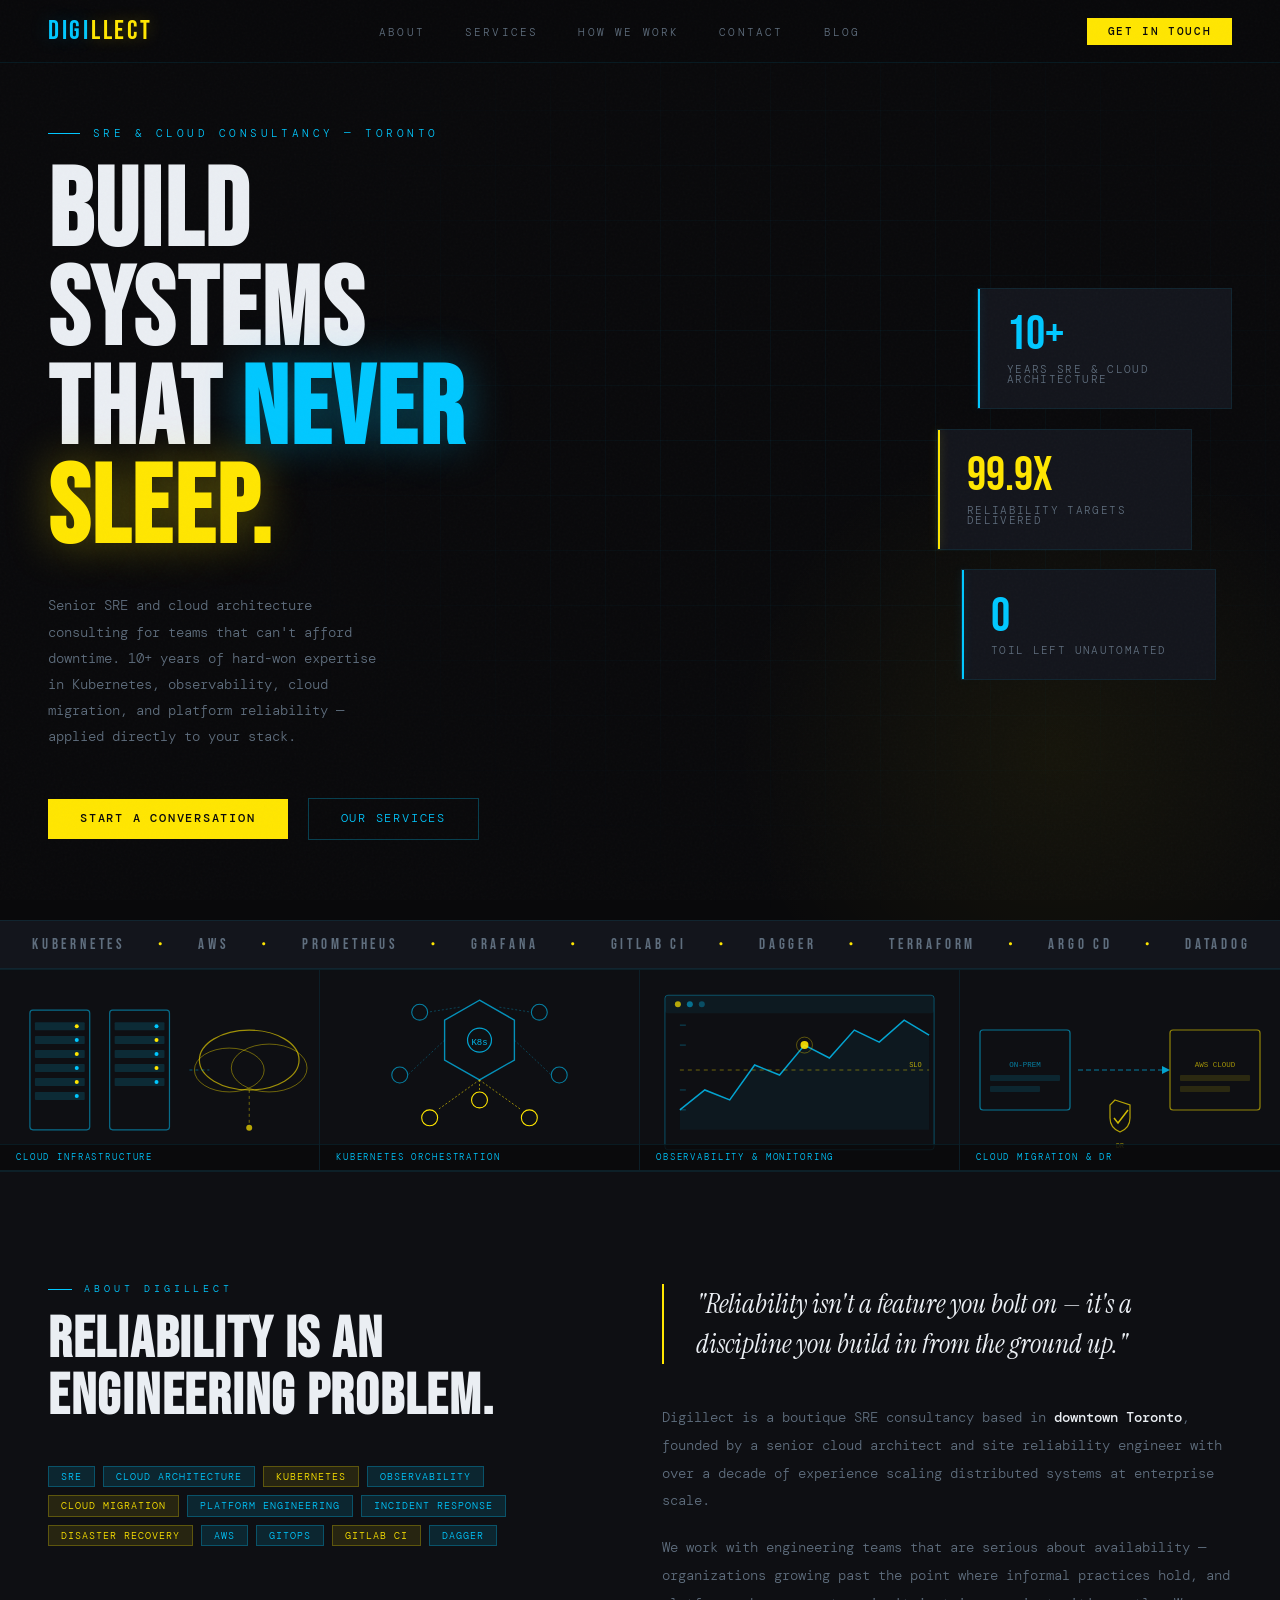
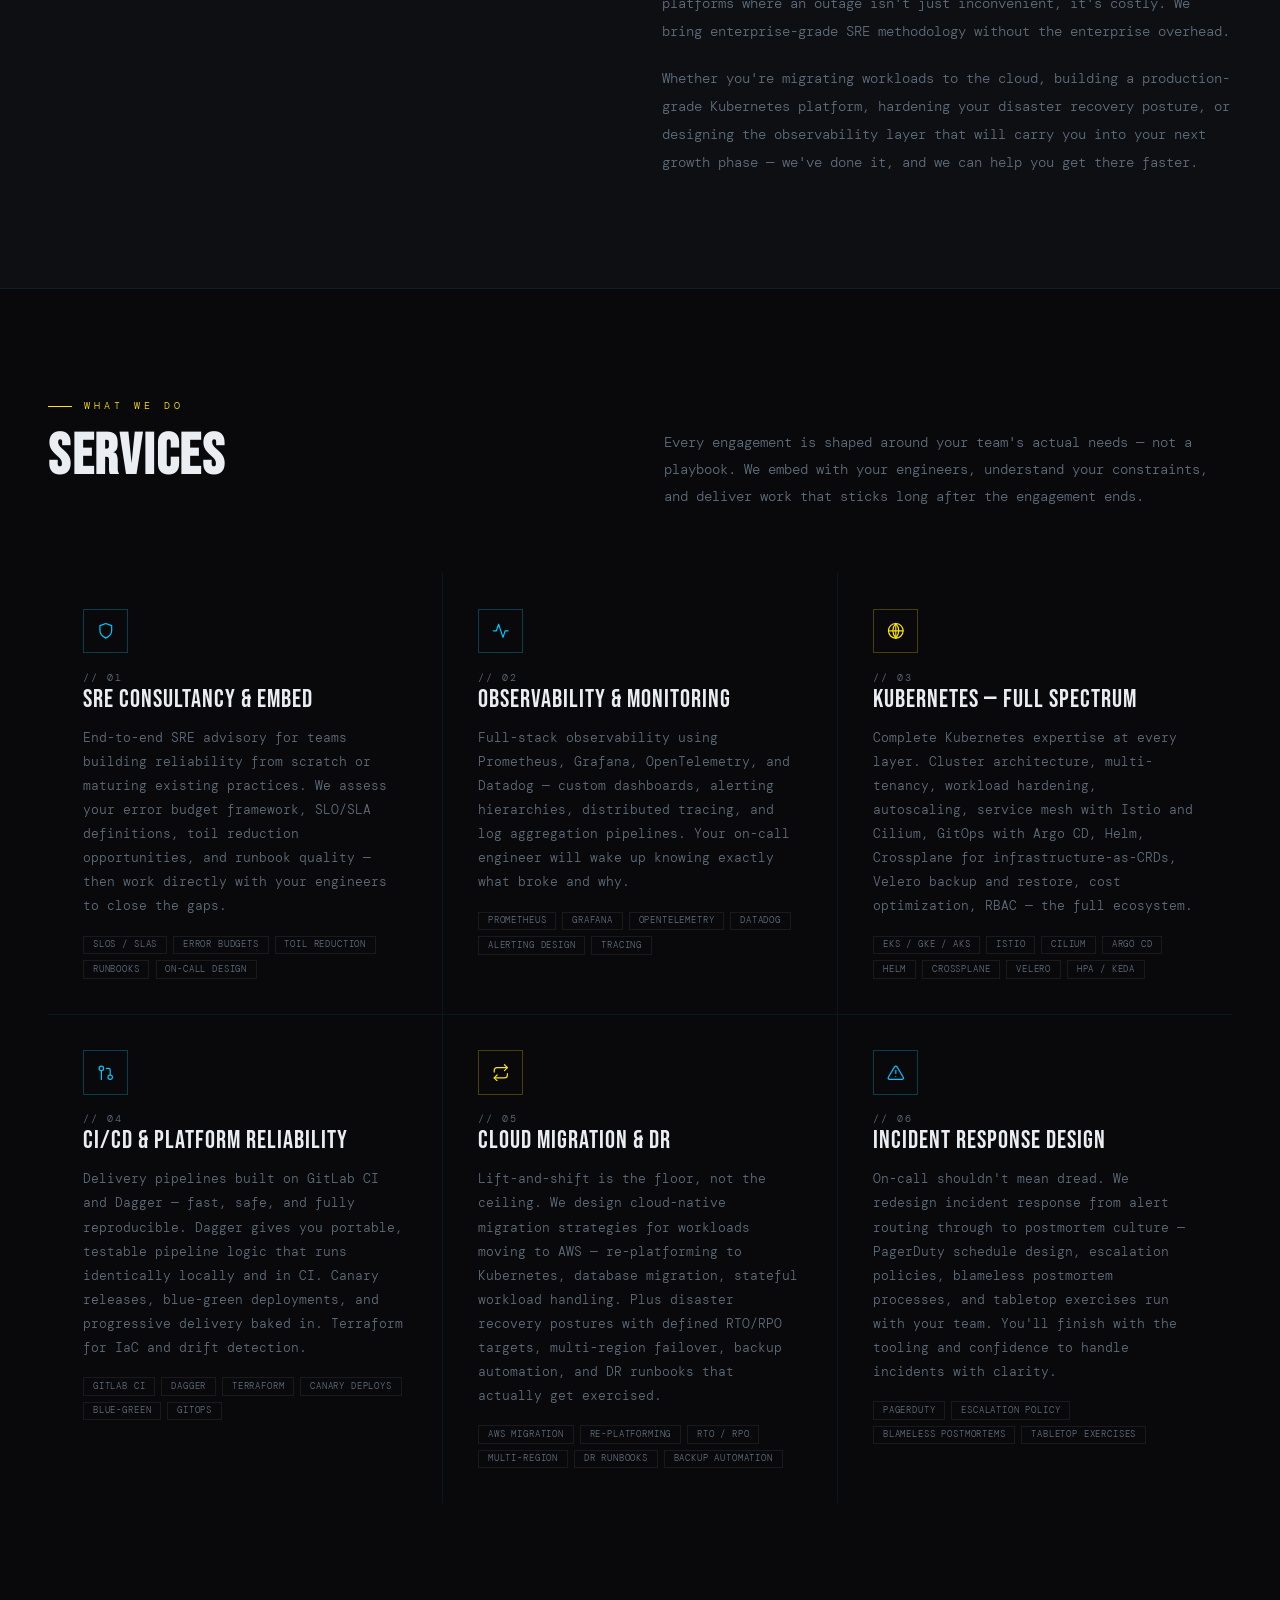
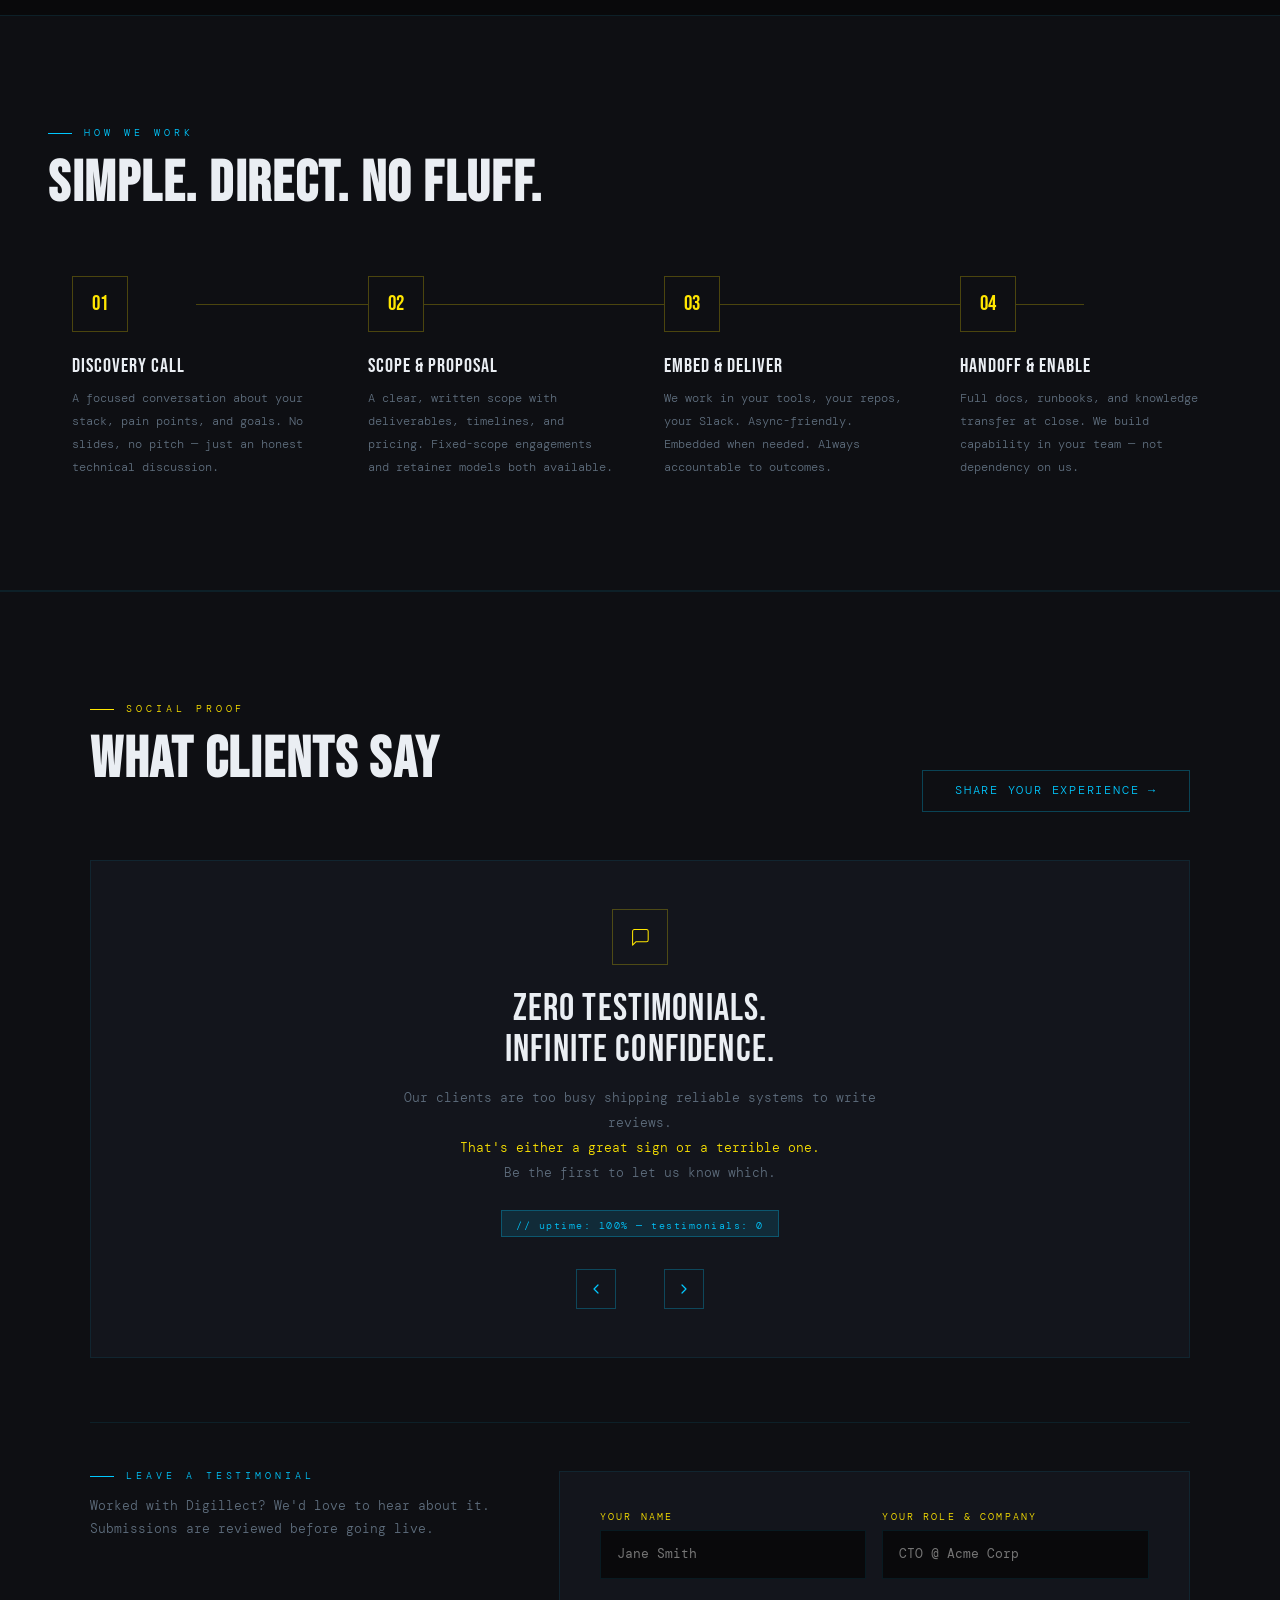
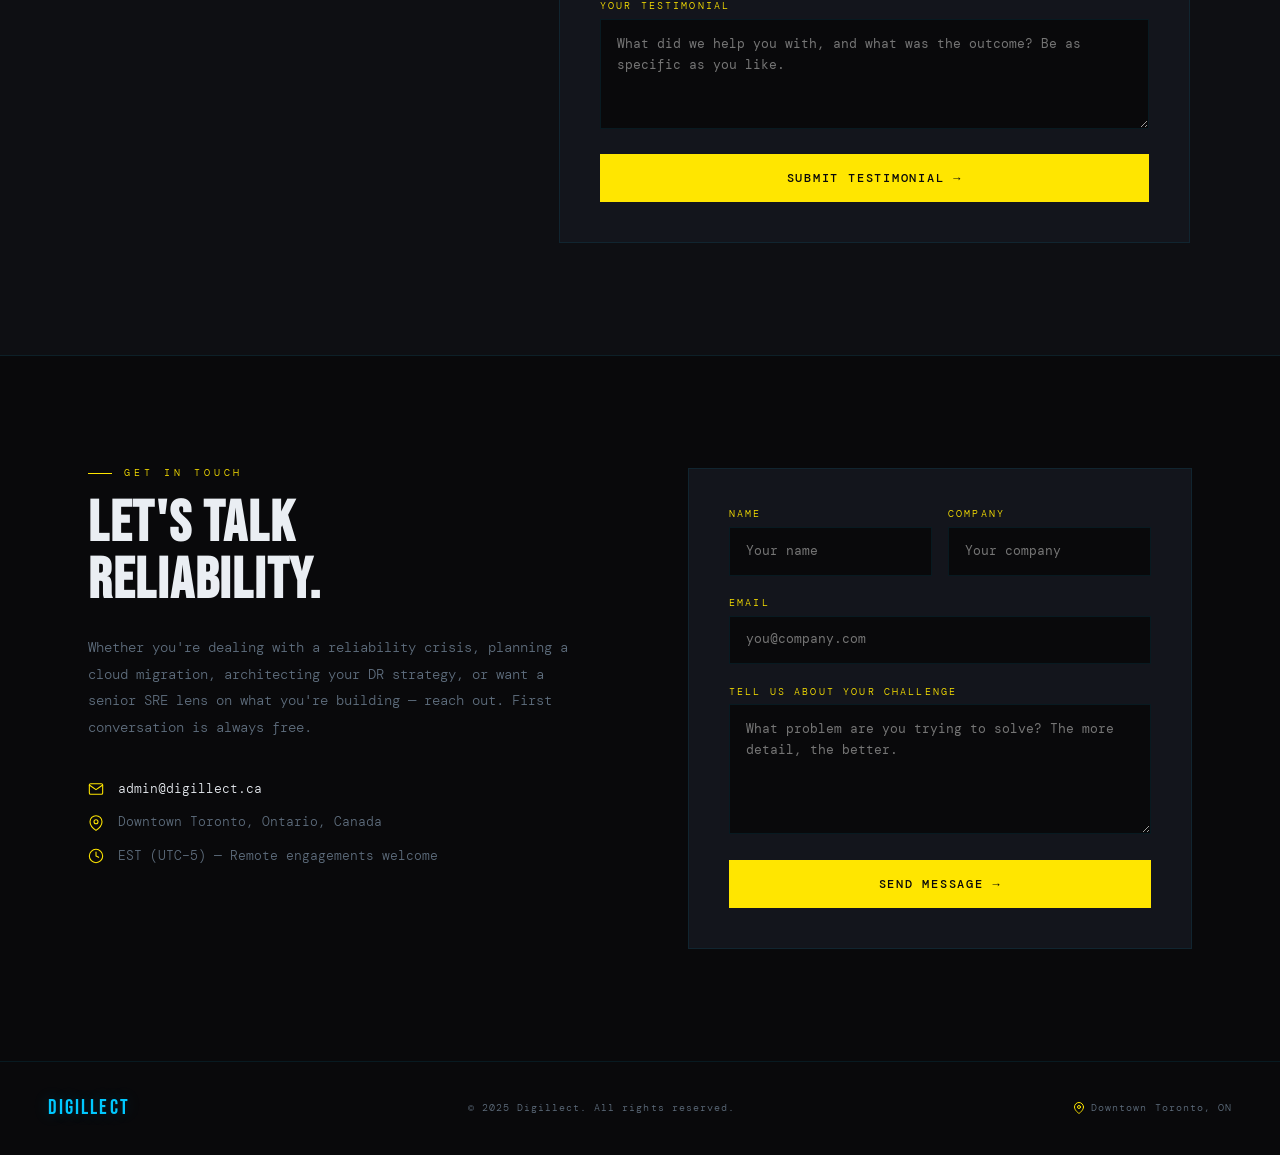
==== index.html @ 6610dff2 "initial push" ====
<!DOCTYPE html>
<html lang="en">
<head>
  <meta charset="UTF-8" />
  <meta name="viewport" content="width=device-width, initial-scale=1.0" />
  <title>Digillect — SRE Consultancy, Toronto</title>
  <meta name="description" content="Digillect is a Toronto-based SRE and cloud consultancy with 10+ years in Kubernetes, observability, cloud migration, and platform reliability." />

  <!-- Fonts -->
  <link rel="preconnect" href="https://fonts.googleapis.com" />
  <link rel="preconnect" href="https://fonts.gstatic.com" crossorigin />
  <link href="https://fonts.googleapis.com/css2?family=Bebas+Neue&family=DM+Mono:ital,wght@0,300;0,400;0,500;1,300&family=Instrument+Serif:ital@0;1&display=swap" rel="stylesheet" />

  <!-- Styles -->
  <link rel="stylesheet" href="css/tokens.css" />
  <link rel="stylesheet" href="css/nav.css" />
  <link rel="stylesheet" href="css/hero.css" />
  <link rel="stylesheet" href="css/sections.css" />
  <link rel="stylesheet" href="css/responsive.css" />
</head>
<body>

<!-- ══════════════════════════════════════════
     NAV
══════════════════════════════════════════ -->
<nav>
  <a class="nav-logo" href="#">Digi<span>llect</span></a>
  <ul class="nav-links">
    <li><a href="#about">About</a></li>
    <li><a href="#services">Services</a></li>
    <li><a href="#engage">How We Work</a></li>
    <li><a href="#contact">Contact</a></li>
    <li><a href="blog/index.html">Blog</a></li>
  </ul>
  <a class="nav-cta" href="#contact">Get in Touch</a>
</nav>

<!-- ══════════════════════════════════════════
     HERO
══════════════════════════════════════════ -->
<section id="hero">
  <div class="hero-grid" aria-hidden="true"></div>

  <div class="hero-left" style="position:relative;z-index:1;">
    <p class="hero-eyebrow">SRE &amp; Cloud Consultancy — Toronto</p>
    <h1 class="hero-headline">
      Build<br>Systems<br>That <span class="hb">Never</span><br><span class="hy">Sleep.</span>
    </h1>
    <p class="hero-sub">
      Senior SRE and cloud architecture consulting for teams that can't afford downtime.
      10+ years of hard-won expertise in Kubernetes, observability, cloud migration,
      and platform reliability — applied directly to your stack.
    </p>
    <div class="hero-actions">
      <a class="btn-primary" href="#contact">Start a Conversation</a>
      <a class="btn-ghost"   href="#services">Our Services</a>
    </div>
  </div>

  <div class="hero-right" aria-hidden="true">
    <div class="stat-card">
      <div class="stat-num">10+</div>
      <div class="stat-label">Years SRE &amp; Cloud Architecture</div>
    </div>
    <div class="stat-card yc">
      <div class="stat-num">99.9x</div>
      <div class="stat-label">Reliability Targets Delivered</div>
    </div>
    <div class="stat-card">
      <div class="stat-num">0</div>
      <div class="stat-label">Toil Left Unautomated</div>
    </div>
  </div>
</section>

<!-- ══════════════════════════════════════════
     TECH MARQUEE
══════════════════════════════════════════ -->
<div class="marquee-wrapper" aria-hidden="true">
  <div class="marquee-track">
    <div class="marquee-item">Kubernetes<span class="mdot">●</span>AWS<span class="mdot">●</span>Prometheus<span class="mdot">●</span>Grafana<span class="mdot">●</span>GitLab CI<span class="mdot">●</span>Dagger<span class="mdot">●</span>Terraform<span class="mdot">●</span>Argo CD<span class="mdot">●</span>Datadog<span class="mdot">●</span>Helm<span class="mdot">●</span>Istio<span class="mdot">●</span>Cilium<span class="mdot">●</span>OpenTelemetry<span class="mdot">●</span>EKS<span class="mdot">●</span>GKE<span class="mdot">●</span>Velero<span class="mdot">●</span>Crossplane<span class="mdot">●</span>PagerDuty<span class="mdot">●</span></div>
    <div class="marquee-item">Kubernetes<span class="mdot">●</span>AWS<span class="mdot">●</span>Prometheus<span class="mdot">●</span>Grafana<span class="mdot">●</span>GitLab CI<span class="mdot">●</span>Dagger<span class="mdot">●</span>Terraform<span class="mdot">●</span>Argo CD<span class="mdot">●</span>Datadog<span class="mdot">●</span>Helm<span class="mdot">●</span>Istio<span class="mdot">●</span>Cilium<span class="mdot">●</span>OpenTelemetry<span class="mdot">●</span>EKS<span class="mdot">●</span>GKE<span class="mdot">●</span>Velero<span class="mdot">●</span>Crossplane<span class="mdot">●</span>PagerDuty<span class="mdot">●</span></div>
  </div>
</div>

<!-- ══════════════════════════════════════════
     ILLUSTRATION STRIP
     SVGs are inlined for guaranteed rendering
     (no external requests, no CORS issues).
     Source files also exist in assets/svg/
     for editing convenience.
══════════════════════════════════════════ -->
<div class="illus-strip">

  <div class="illus-cell">
    <svg viewBox="0 0 320 200" xmlns="http://www.w3.org/2000/svg">
      <rect width="320" height="200" fill="#0e0f13"/>
      <rect x="30" y="40" width="60" height="120" rx="3" fill="none" stroke="#00c8ff" stroke-width="1.2" opacity="0.5"/>
      <rect x="35" y="52" width="50" height="8" rx="1" fill="#00c8ff" opacity="0.15"/>
      <rect x="35" y="66" width="50" height="8" rx="1" fill="#00c8ff" opacity="0.15"/>
      <rect x="35" y="80" width="50" height="8" rx="1" fill="#00c8ff" opacity="0.15"/>
      <rect x="35" y="94" width="50" height="8" rx="1" fill="#00c8ff" opacity="0.15"/>
      <rect x="35" y="108" width="50" height="8" rx="1" fill="#00c8ff" opacity="0.15"/>
      <rect x="35" y="122" width="50" height="8" rx="1" fill="#00c8ff" opacity="0.15"/>
      <circle cx="77" cy="56"  r="2" fill="#ffe600"/><circle cx="77" cy="70"  r="2" fill="#00c8ff"/>
      <circle cx="77" cy="84"  r="2" fill="#ffe600"/><circle cx="77" cy="98"  r="2" fill="#00c8ff"/>
      <circle cx="77" cy="112" r="2" fill="#ffe600"/><circle cx="77" cy="126" r="2" fill="#00c8ff"/>
      <rect x="110" y="40" width="60" height="120" rx="3" fill="none" stroke="#00c8ff" stroke-width="1.2" opacity="0.5"/>
      <rect x="115" y="52" width="50" height="8" rx="1" fill="#00c8ff" opacity="0.15"/>
      <rect x="115" y="66" width="50" height="8" rx="1" fill="#00c8ff" opacity="0.15"/>
      <rect x="115" y="80" width="50" height="8" rx="1" fill="#00c8ff" opacity="0.15"/>
      <rect x="115" y="94" width="50" height="8" rx="1" fill="#00c8ff" opacity="0.15"/>
      <rect x="115" y="108" width="50" height="8" rx="1" fill="#00c8ff" opacity="0.15"/>
      <circle cx="157" cy="56" r="2" fill="#00c8ff"/><circle cx="157" cy="70" r="2" fill="#ffe600"/>
      <circle cx="157" cy="84" r="2" fill="#00c8ff"/><circle cx="157" cy="98" r="2" fill="#ffe600"/>
      <circle cx="157" cy="112" r="2" fill="#00c8ff"/>
      <ellipse cx="250" cy="90"  rx="50" ry="30" fill="none" stroke="#ffe600" stroke-width="1.2" opacity="0.6"/>
      <ellipse cx="230" cy="100" rx="35" ry="22" fill="none" stroke="#ffe600" stroke-width="1"   opacity="0.4"/>
      <ellipse cx="270" cy="98"  rx="38" ry="24" fill="none" stroke="#ffe600" stroke-width="1"   opacity="0.4"/>
      <line x1="190" y1="100" x2="210" y2="100" stroke="#00c8ff" stroke-width="0.8" stroke-dasharray="3,3" opacity="0.5"/>
      <line x1="250" y1="120" x2="250" y2="155" stroke="#ffe600" stroke-width="0.8" stroke-dasharray="3,3" opacity="0.5"/>
      <circle cx="250" cy="158" r="3" fill="#ffe600" opacity="0.7"/>
    </svg>
    <div class="illus-label">Cloud Infrastructure</div>
  </div>

  <div class="illus-cell">
    <svg viewBox="0 0 320 200" xmlns="http://www.w3.org/2000/svg">
      <rect width="320" height="200" fill="#0e0f13"/>
      <polygon points="160,30 195,50 195,90 160,110 125,90 125,50" fill="none" stroke="#00c8ff" stroke-width="1.4" opacity="0.7"/>
      <circle cx="160" cy="70" r="12" fill="none" stroke="#00c8ff" stroke-width="1.2" opacity="0.8"/>
      <text x="160" y="75" text-anchor="middle" font-family="monospace" font-size="9" fill="#00c8ff" opacity="0.9">K8s</text>
      <circle cx="160" cy="130" r="8" fill="none" stroke="#ffe600" stroke-width="1.1"/>
      <circle cx="210" cy="148" r="8" fill="none" stroke="#ffe600" stroke-width="1.1"/>
      <circle cx="110" cy="148" r="8" fill="none" stroke="#ffe600" stroke-width="1.1"/>
      <circle cx="240" cy="105" r="8" fill="none" stroke="#00c8ff" stroke-width="1.1" opacity="0.6"/>
      <circle cx="80"  cy="105" r="8" fill="none" stroke="#00c8ff" stroke-width="1.1" opacity="0.6"/>
      <circle cx="220" cy="42"  r="8" fill="none" stroke="#00c8ff" stroke-width="1.1" opacity="0.6"/>
      <circle cx="100" cy="42"  r="8" fill="none" stroke="#00c8ff" stroke-width="1.1" opacity="0.6"/>
      <line x1="160" y1="110" x2="160" y2="122" stroke="#ffe600" stroke-width="0.8" stroke-dasharray="2,2" opacity="0.7"/>
      <line x1="160" y1="110" x2="202" y2="140" stroke="#ffe600" stroke-width="0.8" stroke-dasharray="2,2" opacity="0.7"/>
      <line x1="160" y1="110" x2="118" y2="140" stroke="#ffe600" stroke-width="0.8" stroke-dasharray="2,2" opacity="0.7"/>
      <line x1="195" y1="70"  x2="232" y2="105" stroke="#00c8ff" stroke-width="0.7" stroke-dasharray="2,2" opacity="0.4"/>
      <line x1="125" y1="70"  x2="88"  y2="105" stroke="#00c8ff" stroke-width="0.7" stroke-dasharray="2,2" opacity="0.4"/>
      <line x1="180" y1="37"  x2="212" y2="42"  stroke="#00c8ff" stroke-width="0.7" stroke-dasharray="2,2" opacity="0.4"/>
      <line x1="140" y1="37"  x2="108" y2="42"  stroke="#00c8ff" stroke-width="0.7" stroke-dasharray="2,2" opacity="0.4"/>
    </svg>
    <div class="illus-label">Kubernetes Orchestration</div>
  </div>

  <div class="illus-cell">
    <svg viewBox="0 0 320 200" xmlns="http://www.w3.org/2000/svg">
      <rect width="320" height="200" fill="#0e0f13"/>
      <rect x="25" y="25" width="270" height="155" rx="3" fill="none" stroke="#00c8ff" stroke-width="1" opacity="0.35"/>
      <rect x="25" y="25" width="270" height="18" rx="3" fill="#00c8ff" opacity="0.06"/>
      <circle cx="38" cy="34" r="3" fill="#ffe600" opacity="0.7"/>
      <circle cx="50" cy="34" r="3" fill="#00c8ff" opacity="0.5"/>
      <circle cx="62" cy="34" r="3" fill="#00c8ff" opacity="0.3"/>
      <polyline points="40,140 65,120 90,130 115,95 140,105 165,75 190,88 215,60 240,72 265,50 290,65" fill="none" stroke="#00c8ff" stroke-width="1.5" opacity="0.8"/>
      <polygon points="40,140 65,120 90,130 115,95 140,105 165,75 190,88 215,60 240,72 265,50 290,65 290,160 40,160" fill="#00c8ff" opacity="0.05"/>
      <line x1="40" y1="100" x2="290" y2="100" stroke="#ffe600" stroke-width="0.8" stroke-dasharray="4,4" opacity="0.5"/>
      <text x="270" y="97" font-family="monospace" font-size="7" fill="#ffe600" opacity="0.7">SLO</text>
      <circle cx="165" cy="75" r="4" fill="#ffe600" opacity="0.9"/>
      <circle cx="165" cy="75" r="8" fill="none" stroke="#ffe600" stroke-width="0.8" opacity="0.4"/>
      <line x1="40" y1="55"  x2="46" y2="55"  stroke="#00c8ff" stroke-width="0.8" opacity="0.4"/>
      <line x1="40" y1="75"  x2="46" y2="75"  stroke="#00c8ff" stroke-width="0.8" opacity="0.4"/>
      <line x1="40" y1="120" x2="46" y2="120" stroke="#00c8ff" stroke-width="0.8" opacity="0.4"/>
      <line x1="40" y1="140" x2="46" y2="140" stroke="#00c8ff" stroke-width="0.8" opacity="0.4"/>
    </svg>
    <div class="illus-label">Observability &amp; Monitoring</div>
  </div>

  <div class="illus-cell">
    <svg viewBox="0 0 320 200" xmlns="http://www.w3.org/2000/svg">
      <rect width="320" height="200" fill="#0e0f13"/>
      <rect x="20" y="60" width="90" height="80" rx="3" fill="none" stroke="#00c8ff" stroke-width="1.2" opacity="0.55"/>
      <text x="65" y="97" text-anchor="middle" font-family="monospace" font-size="7.5" fill="#00c8ff" opacity="0.6">ON-PREM</text>
      <rect x="30" y="105" width="70" height="6" rx="1" fill="#00c8ff" opacity="0.12"/>
      <rect x="30" y="116" width="50" height="6" rx="1" fill="#00c8ff" opacity="0.12"/>
      <rect x="210" y="60" width="90" height="80" rx="3" fill="none" stroke="#ffe600" stroke-width="1.2" opacity="0.55"/>
      <text x="255" y="97" text-anchor="middle" font-family="monospace" font-size="7.5" fill="#ffe600" opacity="0.6">AWS CLOUD</text>
      <rect x="220" y="105" width="70" height="6" rx="1" fill="#ffe600" opacity="0.12"/>
      <rect x="220" y="116" width="50" height="6" rx="1" fill="#ffe600" opacity="0.12"/>
      <line x1="118" y1="100" x2="202" y2="100" stroke="#00c8ff" stroke-width="1.2" stroke-dasharray="5,3" opacity="0.6"/>
      <polygon points="202,96 210,100 202,104" fill="#00c8ff" opacity="0.8"/>
      <path d="M155,130 L170,135 L170,148 Q170,158 160,162 Q150,158 150,148 L150,135 Z" fill="none" stroke="#ffe600" stroke-width="1.2" opacity="0.7"/>
      <polyline points="154,148 158,153 168,140" fill="none" stroke="#ffe600" stroke-width="1.5" opacity="0.8"/>
      <text x="160" y="178" text-anchor="middle" font-family="monospace" font-size="6.5" fill="#ffe600" opacity="0.6">DR</text>
    </svg>
    <div class="illus-label">Cloud Migration &amp; DR</div>
  </div>

</div>

<!-- ══════════════════════════════════════════
     ABOUT
══════════════════════════════════════════ -->
<section id="about">
  <div class="about-grid reveal">
    <div>
      <p class="section-label">About Digillect</p>
      <h2 class="section-title">Reliability Is an Engineering Problem.</h2>
      <div class="tag-list">
        <span class="tag">SRE</span>
        <span class="tag">Cloud Architecture</span>
        <span class="tag y">Kubernetes</span>
        <span class="tag">Observability</span>
        <span class="tag y">Cloud Migration</span>
        <span class="tag">Platform Engineering</span>
        <span class="tag">Incident Response</span>
        <span class="tag y">Disaster Recovery</span>
        <span class="tag">AWS</span>
        <span class="tag">GitOps</span>
        <span class="tag y">GitLab CI</span>
        <span class="tag">Dagger</span>
      </div>
    </div>
    <div>
      <blockquote class="about-quote">
        "Reliability isn't a feature you bolt on — it's a discipline you build in from the ground up."
      </blockquote>
      <div class="about-body">
        <p>Digillect is a boutique SRE consultancy based in <strong>downtown Toronto</strong>, founded by a senior cloud architect and site reliability engineer with over a decade of experience scaling distributed systems at enterprise scale.</p>
        <p>We work with engineering teams that are serious about availability — organizations growing past the point where informal practices hold, and platforms where an outage isn't just inconvenient, it's costly. We bring enterprise-grade SRE methodology without the enterprise overhead.</p>
        <p>Whether you're migrating workloads to the cloud, building a production-grade Kubernetes platform, hardening your disaster recovery posture, or designing the observability layer that will carry you into your next growth phase — we've done it, and we can help you get there faster.</p>
      </div>
    </div>
  </div>
</section>

<!-- ══════════════════════════════════════════
     SERVICES
══════════════════════════════════════════ -->
<section id="services">
  <div class="services-wrap">
    <div class="services-header reveal">
      <div>
        <p class="section-label y">What We Do</p>
        <h2 class="section-title">Services</h2>
      </div>
      <p class="services-intro">Every engagement is shaped around your team's actual needs — not a playbook. We embed with your engineers, understand your constraints, and deliver work that sticks long after the engagement ends.</p>
    </div>

    <div class="services-grid" id="svc-grid">

      <!-- 01 SRE Consultancy -->
      <div class="svc-card">
        <div class="svc-icon-box">
          <svg viewBox="0 0 24 24"><path d="M12 22s8-4 8-10V5l-8-3-8 3v7c0 6 8 10 8 10z"/></svg>
        </div>
        <div class="svc-num">// 01</div>
        <div class="svc-name">SRE Consultancy &amp; Embed</div>
        <p class="svc-desc">End-to-end SRE advisory for teams building reliability from scratch or maturing existing practices. We assess your error budget framework, SLO/SLA definitions, toil reduction opportunities, and runbook quality — then work directly with your engineers to close the gaps.</p>
        <div class="svc-tags">
          <span class="svc-tag">SLOs / SLAs</span>
          <span class="svc-tag">Error Budgets</span>
          <span class="svc-tag">Toil Reduction</span>
          <span class="svc-tag">Runbooks</span>
          <span class="svc-tag">On-Call Design</span>
        </div>
      </div>

      <!-- 02 Observability -->
      <div class="svc-card">
        <div class="svc-icon-box">
          <svg viewBox="0 0 24 24"><polyline points="22 12 18 12 15 21 9 3 6 12 2 12"/></svg>
        </div>
        <div class="svc-num">// 02</div>
        <div class="svc-name">Observability &amp; Monitoring</div>
        <p class="svc-desc">Full-stack observability using Prometheus, Grafana, OpenTelemetry, and Datadog — custom dashboards, alerting hierarchies, distributed tracing, and log aggregation pipelines. Your on-call engineer will wake up knowing exactly what broke and why.</p>
        <div class="svc-tags">
          <span class="svc-tag">Prometheus</span>
          <span class="svc-tag">Grafana</span>
          <span class="svc-tag">OpenTelemetry</span>
          <span class="svc-tag">Datadog</span>
          <span class="svc-tag">Alerting Design</span>
          <span class="svc-tag">Tracing</span>
        </div>
      </div>

      <!-- 03 Kubernetes -->
      <div class="svc-card yc">
        <div class="svc-icon-box y">
          <svg viewBox="0 0 24 24"><circle cx="12" cy="12" r="10"/><line x1="12" y1="2" x2="12" y2="22"/><path d="M2 12h20"/><path d="M12 2a15.3 15.3 0 014 10 15.3 15.3 0 01-4 10 15.3 15.3 0 01-4-10 15.3 15.3 0 014-10z"/></svg>
        </div>
        <div class="svc-num">// 03</div>
        <div class="svc-name">Kubernetes — Full Spectrum</div>
        <p class="svc-desc">Complete Kubernetes expertise at every layer. Cluster architecture, multi-tenancy, workload hardening, autoscaling, service mesh with Istio and Cilium, GitOps with Argo CD, Helm, Crossplane for infrastructure-as-CRDs, Velero backup and restore, cost optimization, RBAC — the full ecosystem.</p>
        <div class="svc-tags">
          <span class="svc-tag">EKS / GKE / AKS</span>
          <span class="svc-tag">Istio</span>
          <span class="svc-tag">Cilium</span>
          <span class="svc-tag">Argo CD</span>
          <span class="svc-tag">Helm</span>
          <span class="svc-tag">Crossplane</span>
          <span class="svc-tag">Velero</span>
          <span class="svc-tag">HPA / KEDA</span>
        </div>
      </div>

      <!-- 04 CI/CD -->
      <div class="svc-card">
        <div class="svc-icon-box">
          <svg viewBox="0 0 24 24"><circle cx="18" cy="18" r="3"/><circle cx="6" cy="6" r="3"/><path d="M13 6h3a2 2 0 012 2v7"/><line x1="6" y1="9" x2="6" y2="21"/></svg>
        </div>
        <div class="svc-num">// 04</div>
        <div class="svc-name">CI/CD &amp; Platform Reliability</div>
        <p class="svc-desc">Delivery pipelines built on GitLab CI and Dagger — fast, safe, and fully reproducible. Dagger gives you portable, testable pipeline logic that runs identically locally and in CI. Canary releases, blue-green deployments, and progressive delivery baked in. Terraform for IaC and drift detection.</p>
        <div class="svc-tags">
          <span class="svc-tag">GitLab CI</span>
          <span class="svc-tag">Dagger</span>
          <span class="svc-tag">Terraform</span>
          <span class="svc-tag">Canary Deploys</span>
          <span class="svc-tag">Blue-Green</span>
          <span class="svc-tag">GitOps</span>
        </div>
      </div>

      <!-- 05 Cloud Migration & DR -->
      <div class="svc-card yc">
        <div class="svc-icon-box y">
          <svg viewBox="0 0 24 24"><polyline points="17 1 21 5 17 9"/><path d="M3 11V9a4 4 0 014-4h14"/><polyline points="7 23 3 19 7 15"/><path d="M21 13v2a4 4 0 01-4 4H3"/></svg>
        </div>
        <div class="svc-num">// 05</div>
        <div class="svc-name">Cloud Migration &amp; DR</div>
        <p class="svc-desc">Lift-and-shift is the floor, not the ceiling. We design cloud-native migration strategies for workloads moving to AWS — re-platforming to Kubernetes, database migration, stateful workload handling. Plus disaster recovery postures with defined RTO/RPO targets, multi-region failover, backup automation, and DR runbooks that actually get exercised.</p>
        <div class="svc-tags">
          <span class="svc-tag">AWS Migration</span>
          <span class="svc-tag">Re-Platforming</span>
          <span class="svc-tag">RTO / RPO</span>
          <span class="svc-tag">Multi-Region</span>
          <span class="svc-tag">DR Runbooks</span>
          <span class="svc-tag">Backup Automation</span>
        </div>
      </div>

      <!-- 06 Incident Response -->
      <div class="svc-card">
        <div class="svc-icon-box">
          <svg viewBox="0 0 24 24"><path d="M10.29 3.86L1.82 18a2 2 0 001.71 3h16.94a2 2 0 001.71-3L13.71 3.86a2 2 0 00-3.42 0z"/><line x1="12" y1="9" x2="12" y2="13"/><line x1="12" y1="17" x2="12.01" y2="17"/></svg>
        </div>
        <div class="svc-num">// 06</div>
        <div class="svc-name">Incident Response Design</div>
        <p class="svc-desc">On-call shouldn't mean dread. We redesign incident response from alert routing through to postmortem culture — PagerDuty schedule design, escalation policies, blameless postmortem processes, and tabletop exercises run with your team. You'll finish with the tooling and confidence to handle incidents with clarity.</p>
        <div class="svc-tags">
          <span class="svc-tag">PagerDuty</span>
          <span class="svc-tag">Escalation Policy</span>
          <span class="svc-tag">Blameless Postmortems</span>
          <span class="svc-tag">Tabletop Exercises</span>
        </div>
      </div>

    </div>
  </div>
</section>

<!-- ══════════════════════════════════════════
     HOW WE WORK
══════════════════════════════════════════ -->
<section id="engage">
  <div class="engage-inner">
    <div class="reveal">
      <p class="section-label">How We Work</p>
      <h2 class="section-title">Simple. Direct. No Fluff.</h2>
    </div>
    <div class="engage-steps reveal">
      <div class="step">
        <div class="step-num">01</div>
        <div class="step-title">Discovery Call</div>
        <p class="step-desc">A focused conversation about your stack, pain points, and goals. No slides, no pitch — just an honest technical discussion.</p>
      </div>
      <div class="step">
        <div class="step-num">02</div>
        <div class="step-title">Scope &amp; Proposal</div>
        <p class="step-desc">A clear, written scope with deliverables, timelines, and pricing. Fixed-scope engagements and retainer models both available.</p>
      </div>
      <div class="step">
        <div class="step-num">03</div>
        <div class="step-title">Embed &amp; Deliver</div>
        <p class="step-desc">We work in your tools, your repos, your Slack. Async-friendly. Embedded when needed. Always accountable to outcomes.</p>
      </div>
      <div class="step">
        <div class="step-num">04</div>
        <div class="step-title">Handoff &amp; Enable</div>
        <p class="step-desc">Full docs, runbooks, and knowledge transfer at close. We build capability in your team — not dependency on us.</p>
      </div>
    </div>
  </div>
</section>

<!-- ══════════════════════════════════════════
     TESTIMONIALS
══════════════════════════════════════════ -->
<section id="testimonials">
  <div class="testi-wrap reveal">

    <div class="testi-header">
      <div>
        <p class="section-label y">Social Proof</p>
        <h2 class="section-title">What Clients Say</h2>
      </div>
      <a href="#testi-submit" class="btn-ghost" style="align-self:flex-end;">Share Your Experience →</a>
    </div>

    <!-- Carousel -->
    <div class="testi-carousel" id="testi-carousel">

      <!-- Default empty state — shown when no testimonials exist -->
      <div class="testi-empty" id="testi-empty">
        <div class="testi-empty-icon">
          <svg viewBox="0 0 24 24" fill="none" stroke="currentColor" stroke-width="1.2" stroke-linecap="round" stroke-linejoin="round">
            <path d="M21 15a2 2 0 01-2 2H7l-4 4V5a2 2 0 012-2h14a2 2 0 012 2z"/>
          </svg>
        </div>
        <p class="testi-empty-headline">Zero testimonials.<br>Infinite confidence.</p>
        <p class="testi-empty-sub">
          Our clients are too busy shipping reliable systems to write reviews.<br>
          <span style="color:var(--yellow)">That's either a great sign or a terrible one.</span><br>
          Be the first to let us know which.
        </p>
        <div class="testi-empty-badge">
          <span class="testi-empty-badge-text">// uptime: 100% — testimonials: 0</span>
        </div>
      </div>

      <!-- Testimonial slides (hidden by default, shown via JS when populated) -->
      <div class="testi-slides" id="testi-slides" hidden>
        <!-- slides injected by JS from TESTIMONIALS array in main.js -->
      </div>

      <!-- Carousel controls -->
      <div class="testi-controls" id="testi-controls" hidden>
        <button class="testi-btn" id="testi-prev" aria-label="Previous">
          <svg viewBox="0 0 24 24" fill="none" stroke="currentColor" stroke-width="1.8" stroke-linecap="round" stroke-linejoin="round"><polyline points="15 18 9 12 15 6"/></svg>
        </button>
        <div class="testi-dots" id="testi-dots"></div>
        <button class="testi-btn" id="testi-next" aria-label="Next">
          <svg viewBox="0 0 24 24" fill="none" stroke="currentColor" stroke-width="1.8" stroke-linecap="round" stroke-linejoin="round"><polyline points="9 18 15 12 9 6"/></svg>
        </button>
      </div>

    </div><!-- /testi-carousel -->

    <!-- Submit a testimonial -->
    <div class="testi-submit-wrap" id="testi-submit">
      <div class="testi-submit-label">
        <p class="section-label" style="margin-bottom:0.5rem;">Leave a Testimonial</p>
        <p class="testi-submit-note">Worked with Digillect? We'd love to hear about it. Submissions are reviewed before going live.</p>
      </div>
      <div class="contact-form" style="flex:1;">
        <form id="testi-form" novalidate>
          <div class="form-row-2">
            <div>
              <label class="form-label">Your Name</label>
              <input class="form-input" type="text" name="testi_name" placeholder="Jane Smith" required />
            </div>
            <div>
              <label class="form-label">Your Role &amp; Company</label>
              <input class="form-input" type="text" name="testi_role" placeholder="CTO @ Acme Corp" required />
            </div>
          </div>
          <div class="form-row">
            <label class="form-label">Your Testimonial</label>
            <textarea class="form-textarea" name="testi_message" placeholder="What did we help you with, and what was the outcome? Be as specific as you like." required style="min-height:110px;"></textarea>
          </div>
          <button class="form-submit" id="testi-btn" type="submit">Submit Testimonial →</button>
          <div id="testi-status" class="form-status" hidden></div>
        </form>
      </div>
    </div>

  </div>
</section>

<!-- ══════════════════════════════════════════
     CONTACT
══════════════════════════════════════════ -->
<section id="contact">
  <div class="contact-grid reveal">
    <div>
      <p class="section-label y">Get in Touch</p>
      <h2 class="section-title">Let's Talk<br>Reliability.</h2>
      <p class="contact-body">Whether you're dealing with a reliability crisis, planning a cloud migration, architecting your DR strategy, or want a senior SRE lens on what you're building — reach out. First conversation is always free.</p>

      <div class="contact-row">
        <span class="contact-row-icon">
          <svg viewBox="0 0 24 24"><path d="M4 4h16c1.1 0 2 .9 2 2v12c0 1.1-.9 2-2 2H4c-1.1 0-2-.9-2-2V6c0-1.1.9-2 2-2z"/><polyline points="22,6 12,13 2,6"/></svg>
        </span>
        <a href="mailto:admin@digillect.ca">admin@digillect.ca</a>
      </div>
      <div class="contact-row">
        <span class="contact-row-icon">
          <svg viewBox="0 0 24 24"><path d="M21 10c0 7-9 13-9 13s-9-6-9-13a9 9 0 0118 0z"/><circle cx="12" cy="10" r="3"/></svg>
        </span>
        <span>Downtown Toronto, Ontario, Canada</span>
      </div>
      <div class="contact-row">
        <span class="contact-row-icon">
          <svg viewBox="0 0 24 24"><circle cx="12" cy="12" r="10"/><polyline points="12 6 12 12 16 14"/></svg>
        </span>
        <span>EST (UTC−5) — Remote engagements welcome</span>
      </div>
    </div>

    <div class="contact-form">
      <form id="contact-form" novalidate>
        <div class="form-row-2">
          <div>
            <label class="form-label">Name</label>
            <input class="form-input" type="text" name="name" placeholder="Your name" required />
          </div>
          <div>
            <label class="form-label">Company</label>
            <input class="form-input" type="text" name="company" placeholder="Your company" />
          </div>
        </div>
        <div class="form-row">
          <label class="form-label">Email</label>
          <input class="form-input" type="email" name="email" placeholder="you@company.com" required />
        </div>
        <div class="form-row">
          <label class="form-label">Tell us about your challenge</label>
          <textarea class="form-textarea" name="message" placeholder="What problem are you trying to solve? The more detail, the better." required></textarea>
        </div>
        <button class="form-submit" id="form-btn" type="submit">Send Message →</button>
        <div id="form-status" class="form-status" hidden></div>
      </form>
    </div>
  </div>
</section>

<!-- ══════════════════════════════════════════
     FOOTER
══════════════════════════════════════════ -->
<footer>
  <div class="footer-logo">Digillect</div>
  <div class="footer-copy">© 2025 Digillect. All rights reserved.</div>
  <div class="footer-loc">
    <svg viewBox="0 0 24 24"><path d="M21 10c0 7-9 13-9 13s-9-6-9-13a9 9 0 0118 0z"/><circle cx="12" cy="10" r="3"/></svg>
    Downtown Toronto, ON
  </div>
</footer>

<!-- JS -->
<script src="js/main.js"></script>
</body>
</html>
---- css/tokens.css ----
/* ============================================================
   tokens.css — Design tokens (colours, typography scale)
   ============================================================ */

:root {
  /* Palette */
  --blue:        #00c8ff;
  --blue-dim:    rgba(0,200,255,0.12);
  --blue-glow:   rgba(0,200,255,0.22);
  --yellow:      #ffe600;
  --yellow-dim:  rgba(255,230,0,0.10);
  --yellow-glow: rgba(255,230,0,0.30);

  /* Backgrounds */
  --bg:   #09090b;
  --bg2:  #0e0f13;
  --bg3:  #13151c;
  --bg4:  #181b24;

  /* Foregrounds */
  --fg:       #eaeef3;
  --fg-muted: #5f6e7e;
  --fg-mid:   #9aaab8;

  /* Borders */
  --border:   rgba(0,200,255,0.09);
  --border-b: rgba(0,200,255,0.28);
  --border-y: rgba(255,230,0,0.25);
}

/* ── Base reset ── */
*, *::before, *::after { box-sizing: border-box; margin: 0; padding: 0; }
html { scroll-behavior: smooth; }

body {
  background: var(--bg);
  color: var(--fg);
  font-family: 'DM Mono', monospace;
  font-weight: 300;
  overflow-x: hidden;
  line-height: 1;
}

/* Grain overlay */
body::before {
  content: '';
  position: fixed; inset: 0;
  pointer-events: none; z-index: 9000; opacity: 0.3;
  background-image: url("data:image/svg+xml,%3Csvg viewBox='0 0 512 512' xmlns='http://www.w3.org/2000/svg'%3E%3Cfilter id='noise'%3E%3CfeTurbulence type='fractalNoise' baseFrequency='0.75' numOctaves='4' stitchTiles='stitch'/%3E%3C/filter%3E%3Crect width='100%25' height='100%25' filter='url(%23noise)' opacity='0.08'/%3E%3C/svg%3E");
}

/* ── Shared section primitives ── */
section { padding: 7rem 3rem; }

.section-label {
  font-size: 0.65rem; letter-spacing: 0.38em; text-transform: uppercase;
  color: var(--blue); margin-bottom: 1rem;
  display: flex; align-items: center; gap: 0.75rem;
}
.section-label::before {
  content: ''; width: 1.5rem; height: 1px;
  background: var(--blue); display: inline-block;
}
.section-label.y { color: var(--yellow); }
.section-label.y::before { background: var(--yellow); }

.section-title {
  font-family: 'Bebas Neue', sans-serif;
  font-size: clamp(2.8rem, 4.5vw, 4.8rem);
  line-height: 1; letter-spacing: 0.03em; margin-bottom: 1.5rem;
}

/* ── Buttons ── */
.btn-primary {
  font-size: 0.74rem; letter-spacing: 0.15em; text-transform: uppercase;
  color: var(--bg); background: var(--yellow); font-weight: 500;
  padding: 0.9rem 2rem; text-decoration: none; display: inline-block;
  transition: box-shadow 0.25s, transform 0.2s;
}
.btn-primary:hover { box-shadow: 0 0 30px var(--yellow-glow); transform: translateY(-2px); }

.btn-ghost {
  font-size: 0.74rem; letter-spacing: 0.15em; text-transform: uppercase;
  color: var(--blue); border: 1px solid var(--border-b);
  padding: 0.9rem 2rem; text-decoration: none; display: inline-block;
  transition: background 0.2s, box-shadow 0.2s;
}
.btn-ghost:hover { background: var(--blue-dim); box-shadow: 0 0 18px var(--blue-glow); }

/* ── Scroll reveal ── */
.reveal {
  opacity: 0;
  transform: translateY(26px);
  transition: opacity 0.7s ease, transform 0.7s ease;
}
.reveal.visible { opacity: 1; transform: none; }
---- css/nav.css ----
/* ============================================================
   nav.css — Fixed navigation bar
   ============================================================ */

nav {
  position: fixed; top: 0; left: 0; right: 0; z-index: 500;
  display: flex; align-items: center; justify-content: space-between;
  padding: 1.1rem 3rem;
  background: rgba(9,9,11,0.92);
  backdrop-filter: blur(18px);
  border-bottom: 1px solid var(--border);
}

.nav-logo {
  font-family: 'Bebas Neue', sans-serif;
  font-size: 1.7rem; letter-spacing: 0.1em;
  text-decoration: none;
  color: var(--blue);
  text-shadow: 0 0 20px var(--blue-glow);
}
.nav-logo span {
  color: var(--yellow);
  text-shadow: 0 0 16px var(--yellow-glow);
}

.nav-links { display: flex; gap: 2.5rem; list-style: none; }
.nav-links a {
  font-size: 0.68rem; letter-spacing: 0.2em; text-transform: uppercase;
  color: var(--fg-muted); text-decoration: none; transition: color 0.2s;
}
.nav-links a:hover { color: var(--blue); }

.nav-cta {
  font-size: 0.68rem; letter-spacing: 0.15em; text-transform: uppercase;
  color: var(--bg); background: var(--yellow);
  padding: 0.5rem 1.3rem; text-decoration: none; font-weight: 500;
  transition: box-shadow 0.2s, transform 0.15s;
}
.nav-cta:hover { box-shadow: 0 0 22px var(--yellow-glow); transform: translateY(-1px); }
---- css/hero.css ----
/* ============================================================
   hero.css — Hero section + stat cards
   ============================================================ */

#hero {
  min-height: 100vh;
  display: grid; grid-template-columns: 1.15fr 0.85fr;
  align-items: center; padding: 8rem 3rem 5rem;
  position: relative; overflow: hidden;
}

/* Animated dot-grid background */
.hero-grid {
  position: absolute; inset: 0; pointer-events: none;
  background-image:
    linear-gradient(rgba(0,200,255,0.045) 1px, transparent 1px),
    linear-gradient(90deg, rgba(0,200,255,0.045) 1px, transparent 1px);
  background-size: 55px 55px;
  mask-image: radial-gradient(ellipse 70% 80% at 65% 45%, black 15%, transparent 70%);
}

/* Yellow ambient glow */
#hero::after {
  content: ''; position: absolute; bottom: -20%; right: -10%;
  width: 55vw; height: 55vw; border-radius: 50%;
  background: radial-gradient(circle, rgba(255,230,0,0.05) 0%, transparent 65%);
  pointer-events: none;
}

.hero-eyebrow {
  font-size: 0.68rem; letter-spacing: 0.32em; text-transform: uppercase;
  color: var(--blue); margin-bottom: 1.6rem;
  display: flex; align-items: center; gap: 0.8rem;
}
.hero-eyebrow::before {
  content: ''; width: 2rem; height: 1px;
  background: var(--blue); display: inline-block;
}

.hero-headline {
  font-family: 'Bebas Neue', sans-serif;
  font-size: clamp(4.8rem, 8.5vw, 9rem);
  line-height: 0.91; letter-spacing: 0.02em;
  color: var(--fg); margin-bottom: 2rem;
}
.hero-headline .hb { color: var(--blue); text-shadow: 0 0 45px rgba(0,200,255,0.35); }
.hero-headline .hy { color: var(--yellow); text-shadow: 0 0 45px rgba(255,230,0,0.35); }

.hero-sub {
  font-size: 0.87rem; line-height: 1.88;
  color: var(--fg-muted); max-width: 42ch; margin-bottom: 3rem;
}

.hero-actions { display: flex; gap: 1.25rem; align-items: center; flex-wrap: wrap; }

/* ── Stat cards ── */
.hero-right {
  display: flex; flex-direction: column;
  align-items: flex-end; gap: 1.2rem;
  position: relative; z-index: 1;
}

.stat-card {
  background: var(--bg3); border: 1px solid var(--border);
  padding: 1.4rem 1.8rem; width: 255px; position: relative;
  animation: float 6s ease-in-out infinite;
}
.stat-card:nth-child(2) { animation-delay: -2s; margin-right: 2.5rem; }
.stat-card:nth-child(3) { animation-delay: -4s; margin-right: 1rem; }

@keyframes float {
  0%, 100% { transform: translateY(0); }
  50%       { transform: translateY(-9px); }
}

.stat-card::before {
  content: ''; position: absolute; top: 0; left: 0;
  width: 2px; height: 100%;
  background: var(--blue); box-shadow: 0 0 10px var(--blue-glow);
}
.stat-card.yc::before {
  background: var(--yellow); box-shadow: 0 0 10px var(--yellow-glow);
}

.stat-num {
  font-family: 'Bebas Neue', sans-serif;
  font-size: 3rem; line-height: 1; color: var(--blue);
}
.stat-card.yc .stat-num { color: var(--yellow); }

.stat-label {
  font-size: 0.66rem; letter-spacing: 0.13em;
  text-transform: uppercase; color: var(--fg-muted); margin-top: 0.35rem;
}
---- css/sections.css ----
/* ============================================================
   sections.css — All page sections below the hero
   ============================================================ */

/* ── Marquee ── */
.marquee-wrapper {
  overflow: hidden; background: var(--bg3); padding: 1rem 0;
  border-top: 1px solid var(--border); border-bottom: 1px solid var(--border);
}
.marquee-track {
  display: flex; animation: marquee 36s linear infinite; width: max-content;
}
.marquee-item {
  font-family: 'Bebas Neue', sans-serif; font-size: 0.95rem;
  letter-spacing: 0.25em; color: var(--fg-muted); white-space: nowrap;
  display: flex; align-items: center; padding: 0 2rem;
}
.mdot { color: var(--yellow); margin: 0 2rem; font-size: 0.45rem; line-height: 1; }
@keyframes marquee { from { transform: translateX(0); } to { transform: translateX(-50%); } }

/* ── Illustration strip ── */
.illus-strip {
  display: grid; grid-template-columns: repeat(4,1fr);
  border-top: 1px solid var(--border); border-bottom: 1px solid var(--border);
  background: var(--bg2);
}
.illus-cell {
  position: relative; height: 200px; overflow: hidden;
  border-right: 1px solid var(--border); cursor: default;
  transition: background 0.3s;
}
.illus-cell:last-child { border-right: none; }
.illus-cell:hover { background: var(--bg3); }
.illus-cell svg { width: 100%; height: 100%; display: block; }
.illus-label {
  position: absolute; bottom: 0; left: 0; right: 0;
  padding: 0.5rem 1rem; font-size: 0.58rem; letter-spacing: 0.2em;
  text-transform: uppercase; color: var(--blue);
  background: rgba(9,9,11,0.8); border-top: 1px solid var(--border);
}

/* ── About ── */
#about {
  background: var(--bg2);
  border-top: 1px solid var(--border); border-bottom: 1px solid var(--border);
}
.about-grid {
  display: grid; grid-template-columns: 1fr 1.1fr;
  gap: 6rem; align-items: start; max-width: 1200px; margin: 0 auto;
}
.about-body { font-size: 0.87rem; line-height: 2; color: var(--fg-muted); }
.about-body p + p { margin-top: 1.2rem; }
.about-body strong { color: var(--fg); font-weight: 500; }

.tag-list { display: flex; flex-wrap: wrap; gap: 0.5rem; margin-top: 2.5rem; }
.tag {
  font-size: 0.62rem; letter-spacing: 0.1em; text-transform: uppercase;
  color: var(--blue); border: 1px solid var(--border-b);
  padding: 0.3rem 0.75rem; background: var(--blue-dim);
}
.tag.y { color: var(--yellow); border-color: var(--border-y); background: var(--yellow-dim); }

.about-quote {
  font-family: 'Instrument Serif', serif; font-style: italic;
  font-size: clamp(1.35rem, 2.1vw, 1.85rem); line-height: 1.48; color: var(--fg);
  border-left: 2px solid var(--yellow); padding-left: 2rem; margin-bottom: 2.5rem;
}

/* ── Services ── */
#services { padding-top: 7rem; padding-bottom: 7rem; }
.services-wrap { max-width: 1300px; margin: 0 auto; }
.services-header {
  display: grid; grid-template-columns: 1fr 1fr;
  gap: 3rem; margin-bottom: 4rem; align-items: end;
}
.services-intro { font-size: 0.86rem; line-height: 1.95; color: var(--fg-muted); }
.services-grid {
  display: grid; grid-template-columns: repeat(3,1fr);
  gap: 1px; background: var(--border);
}

.svc-card {
  background: var(--bg); padding: 2.2rem;
  position: relative; overflow: hidden; transition: background 0.3s;
}
.svc-card::after {
  content: ''; position: absolute; bottom: 0; left: 0;
  width: 0; height: 2px; background: var(--blue);
  transition: width 0.4s ease; box-shadow: 0 0 10px var(--blue-glow);
}
.svc-card.yc::after { background: var(--yellow); box-shadow: 0 0 10px var(--yellow-glow); }
.svc-card:hover { background: var(--bg2); }
.svc-card:hover::after { width: 100%; }

.svc-icon-box {
  width: 2.8rem; height: 2.8rem; border: 1px solid var(--border-b);
  display: flex; align-items: center; justify-content: center;
  margin-bottom: 1.2rem; color: var(--blue);
}
.svc-icon-box.y { border-color: var(--border-y); color: var(--yellow); }
.svc-icon-box svg {
  width: 1.1rem; height: 1.1rem;
  fill: none; stroke: currentColor; stroke-width: 1.6;
  stroke-linecap: round; stroke-linejoin: round;
}

.svc-num { font-size: 0.6rem; letter-spacing: 0.2em; color: var(--fg-muted); margin-bottom: 0.35rem; }
.svc-name { font-family: 'Bebas Neue', sans-serif; font-size: 1.55rem; letter-spacing: 0.04em; margin-bottom: 0.85rem; color: var(--fg); }
.svc-desc { font-size: 0.79rem; line-height: 1.9; color: var(--fg-muted); }
.svc-tags { display: flex; flex-wrap: wrap; gap: 0.38rem; margin-top: 1.1rem; }
.svc-tag {
  font-size: 0.58rem; letter-spacing: 0.09em; text-transform: uppercase;
  color: var(--fg-muted); border: 1px solid rgba(255,255,255,0.07); padding: 0.22rem 0.55rem;
}

/* ── How we work ── */
#engage {
  background: var(--bg2);
  border-top: 1px solid var(--border); border-bottom: 1px solid var(--border);
}
.engage-inner { max-width: 1200px; margin: 0 auto; }
.engage-steps {
  display: grid; grid-template-columns: repeat(4,1fr);
  margin-top: 4rem; position: relative;
}
.engage-steps::before {
  content: ''; position: absolute;
  top: 1.75rem; left: 12.5%; right: 12.5%;
  height: 1px; background: var(--border-y);
}
.step { padding: 0 1.5rem; }
.step-num {
  width: 3.5rem; height: 3.5rem; border: 1px solid var(--border-y);
  display: flex; align-items: center; justify-content: center;
  font-family: 'Bebas Neue', sans-serif; font-size: 1.3rem;
  color: var(--yellow); background: var(--bg2);
  margin-bottom: 1.5rem; position: relative; z-index: 1;
}
.step-title { font-family: 'Bebas Neue', sans-serif; font-size: 1.25rem; letter-spacing: 0.05em; margin-bottom: 0.7rem; }
.step-desc { font-size: 0.77rem; line-height: 1.85; color: var(--fg-muted); }

/* ── Testimonials ── */
#testimonials {
  background: var(--bg2);
  border-top: 1px solid var(--border);
  border-bottom: 1px solid var(--border);
}
.testi-wrap { max-width: 1100px; margin: 0 auto; }

.testi-header {
  display: flex; justify-content: space-between;
  align-items: flex-start; margin-bottom: 3rem; gap: 2rem; flex-wrap: wrap;
}

/* ── Carousel shell ── */
.testi-carousel {
  background: var(--bg3); border: 1px solid var(--border);
  padding: 3rem; margin-bottom: 4rem; position: relative; min-height: 220px;
  display: flex; flex-direction: column; align-items: center; gap: 2rem;
}

/* ── Empty state ── */
.testi-empty { text-align: center; max-width: 520px; margin: 0 auto; }
.testi-empty-icon {
  width: 3.5rem; height: 3.5rem;
  border: 1px solid var(--border-y); color: var(--yellow);
  display: flex; align-items: center; justify-content: center;
  margin: 0 auto 1.5rem;
}
.testi-empty-icon svg { width: 1.3rem; height: 1.3rem; }
.testi-empty-headline {
  font-family: 'Bebas Neue', sans-serif;
  font-size: clamp(1.8rem, 3vw, 2.8rem); line-height: 1.05;
  letter-spacing: 0.03em; color: var(--fg); margin-bottom: 1rem;
}
.testi-empty-sub {
  font-size: 0.82rem; line-height: 1.9; color: var(--fg-muted); margin-bottom: 1.5rem;
}
.testi-empty-badge {
  display: inline-block;
  border: 1px solid var(--border-b); padding: 0.3rem 0.9rem;
  background: var(--blue-dim);
}
.testi-empty-badge-text {
  font-size: 0.62rem; letter-spacing: 0.15em; color: var(--blue);
}

/* ── Slide ── */
.testi-slides { width: 100%; }
.testi-slide { display: none; animation: fadeSlide 0.45s ease; }
.testi-slide.active { display: block; }
@keyframes fadeSlide { from { opacity:0; transform:translateY(10px); } to { opacity:1; transform:none; } }

.testi-quote-mark {
  font-family: 'Instrument Serif', serif; font-size: 5rem; line-height: 0.5;
  color: var(--yellow); opacity: 0.4; margin-bottom: 1rem; display: block;
}
.testi-text {
  font-family: 'Instrument Serif', serif; font-style: italic;
  font-size: clamp(1.1rem, 2vw, 1.45rem); line-height: 1.6;
  color: var(--fg); margin-bottom: 2rem;
}
.testi-author { display: flex; align-items: center; gap: 1.25rem; }
.testi-logo {
  width: 2.8rem; height: 2.8rem; flex-shrink: 0;
  border: 1px solid var(--border-b);
  display: flex; align-items: center; justify-content: center;
  background: var(--bg2);
  font-family: 'Bebas Neue', sans-serif; font-size: 0.8rem;
  letter-spacing: 0.05em; color: var(--blue);
  overflow: hidden;
}
.testi-logo img { width: 100%; height: 100%; object-fit: contain; padding: 0.3rem; }
.testi-name { font-size: 0.82rem; color: var(--fg); font-weight: 500; }
.testi-role { font-size: 0.7rem; letter-spacing: 0.08em; color: var(--fg-muted); margin-top: 0.2rem; }

/* ── Carousel controls ── */
.testi-controls { display: flex; align-items: center; gap: 1.5rem; }
.testi-btn {
  width: 2.5rem; height: 2.5rem;
  border: 1px solid var(--border-b); background: none; cursor: pointer;
  color: var(--blue); display: flex; align-items: center; justify-content: center;
  transition: background 0.2s, box-shadow 0.2s;
}
.testi-btn:hover { background: var(--blue-dim); box-shadow: 0 0 12px var(--blue-glow); }
.testi-btn svg { width: 1rem; height: 1rem; }
.testi-dots { display: flex; gap: 0.5rem; }
.testi-dot {
  width: 6px; height: 6px; border-radius: 50%;
  background: var(--fg-muted); cursor: pointer;
  transition: background 0.2s, box-shadow 0.2s;
}
.testi-dot.active { background: var(--yellow); box-shadow: 0 0 8px var(--yellow-glow); }

/* ── Submit form ── */
.testi-submit-wrap {
  display: grid; grid-template-columns: 1fr 1.5fr;
  gap: 3rem; align-items: start;
  padding-top: 3rem; border-top: 1px solid var(--border);
}
.testi-submit-note {
  font-size: 0.8rem; line-height: 1.85; color: var(--fg-muted); margin-top: 0.75rem;
}

/* ── Contact ── */
#contact { max-width: 1200px; margin: 0 auto; }
.contact-grid { display: grid; grid-template-columns: 1fr 1fr; gap: 6rem; align-items: start; }
.contact-body { font-size: 0.86rem; line-height: 1.95; color: var(--fg-muted); margin-bottom: 2.5rem; }

.contact-row {
  display: flex; align-items: center; gap: 0.85rem;
  font-size: 0.8rem; color: var(--fg-muted); margin-bottom: 1.1rem;
}
.contact-row-icon { color: var(--yellow); flex-shrink: 0; }
.contact-row-icon svg {
  width: 1rem; height: 1rem; display: block;
  fill: none; stroke: currentColor; stroke-width: 1.6;
  stroke-linecap: round; stroke-linejoin: round;
}
.contact-row a { color: var(--fg); text-decoration: none; transition: color 0.2s; }
.contact-row a:hover { color: var(--blue); }

.contact-form { background: var(--bg3); border: 1px solid var(--border); padding: 2.5rem; }
.form-row { margin-bottom: 1.4rem; }
.form-label {
  display: block; font-size: 0.61rem; letter-spacing: 0.22em;
  text-transform: uppercase; color: var(--yellow); margin-bottom: 0.5rem;
}
.form-input,
.form-textarea {
  width: 100%; background: var(--bg); border: 1px solid var(--border);
  color: var(--fg); font-family: 'DM Mono', monospace;
  font-size: 0.82rem; padding: 0.8rem 1rem; outline: none;
  transition: border-color 0.2s, box-shadow 0.2s; line-height: 1.6;
}
.form-input:focus,
.form-textarea:focus {
  border-color: rgba(0,200,255,0.5); box-shadow: 0 0 14px var(--blue-glow);
}
.form-textarea { resize: vertical; min-height: 130px; }
.form-row-2 { display: grid; grid-template-columns: 1fr 1fr; gap: 1rem; margin-bottom: 1.4rem; }
.form-submit {
  width: 100%; font-family: 'DM Mono', monospace; font-size: 0.74rem;
  letter-spacing: 0.15em; text-transform: uppercase; font-weight: 500;
  color: var(--bg); background: var(--yellow); border: none;
  padding: 1rem; cursor: pointer; transition: box-shadow 0.25s, transform 0.2s;
}
.form-submit:hover { box-shadow: 0 0 28px var(--yellow-glow); transform: translateY(-2px); }

/* Form status message */
.form-status {
  margin-top: 1rem;
  padding: 0.85rem 1rem;
  font-size: 0.75rem;
  letter-spacing: 0.08em;
  line-height: 1.6;
  border-left: 2px solid;
}
.form-status.success {
  color: #00ff88;
  border-color: #00ff88;
  background: rgba(0,255,136,0.06);
}
.form-status.error {
  color: #ff4d4d;
  border-color: #ff4d4d;
  background: rgba(255,77,77,0.06);
}

/* ── Footer ── */
footer {
  border-top: 1px solid var(--border); padding: 2.25rem 3rem;
  display: flex; align-items: center; justify-content: space-between;
}
.footer-logo {
  font-family: 'Bebas Neue', sans-serif; font-size: 1.3rem;
  letter-spacing: 0.1em; color: var(--blue); text-shadow: 0 0 16px var(--blue-glow);
}
.footer-copy { font-size: 0.65rem; letter-spacing: 0.1em; color: var(--fg-muted); }
.footer-loc {
  font-size: 0.65rem; letter-spacing: 0.1em; color: var(--fg-muted);
  display: flex; align-items: center; gap: 0.4rem;
}
.footer-loc svg {
  width: 0.75rem; height: 0.75rem;
  fill: none; stroke: var(--yellow); stroke-width: 2;
  stroke-linecap: round; stroke-linejoin: round;
}
---- css/responsive.css ----
/* ============================================================
   responsive.css — Mobile / tablet breakpoints
   ============================================================ */

@media (max-width: 960px) {
  /* Nav */
  nav { padding: 1rem 1.5rem; }
  .nav-links { display: none; }

  /* Hero */
  #hero { grid-template-columns: 1fr; padding: 7rem 1.5rem 4rem; }
  .hero-right { display: none; }

  /* Illustration strip */
  .illus-strip { grid-template-columns: 1fr 1fr; }
  .illus-cell { height: 160px; }

  /* About */
  .about-grid { grid-template-columns: 1fr; gap: 3rem; }

  /* Services */
  .services-header { grid-template-columns: 1fr; }
  .services-grid   { grid-template-columns: 1fr; }

  /* How we work */
  .engage-steps { grid-template-columns: 1fr 1fr; }
  .engage-steps::before { display: none; }

  /* Contact */
  .contact-grid { grid-template-columns: 1fr; gap: 3rem; }

  /* Testimonials */
  .testi-header { flex-direction: column; }
  .testi-carousel { padding: 2rem 1.5rem; }
  .testi-submit-wrap { grid-template-columns: 1fr; gap: 2rem; }

  /* General */
  section { padding: 5rem 1.5rem; }

  /* Footer */
  footer { flex-direction: column; gap: 1rem; text-align: center; }
  .footer-loc { justify-content: center; }
}

@media (max-width: 540px) {
  .illus-strip { grid-template-columns: 1fr; }
  .illus-cell  { height: 140px; }
  .engage-steps { grid-template-columns: 1fr; }
  .form-row-2   { grid-template-columns: 1fr; }
}
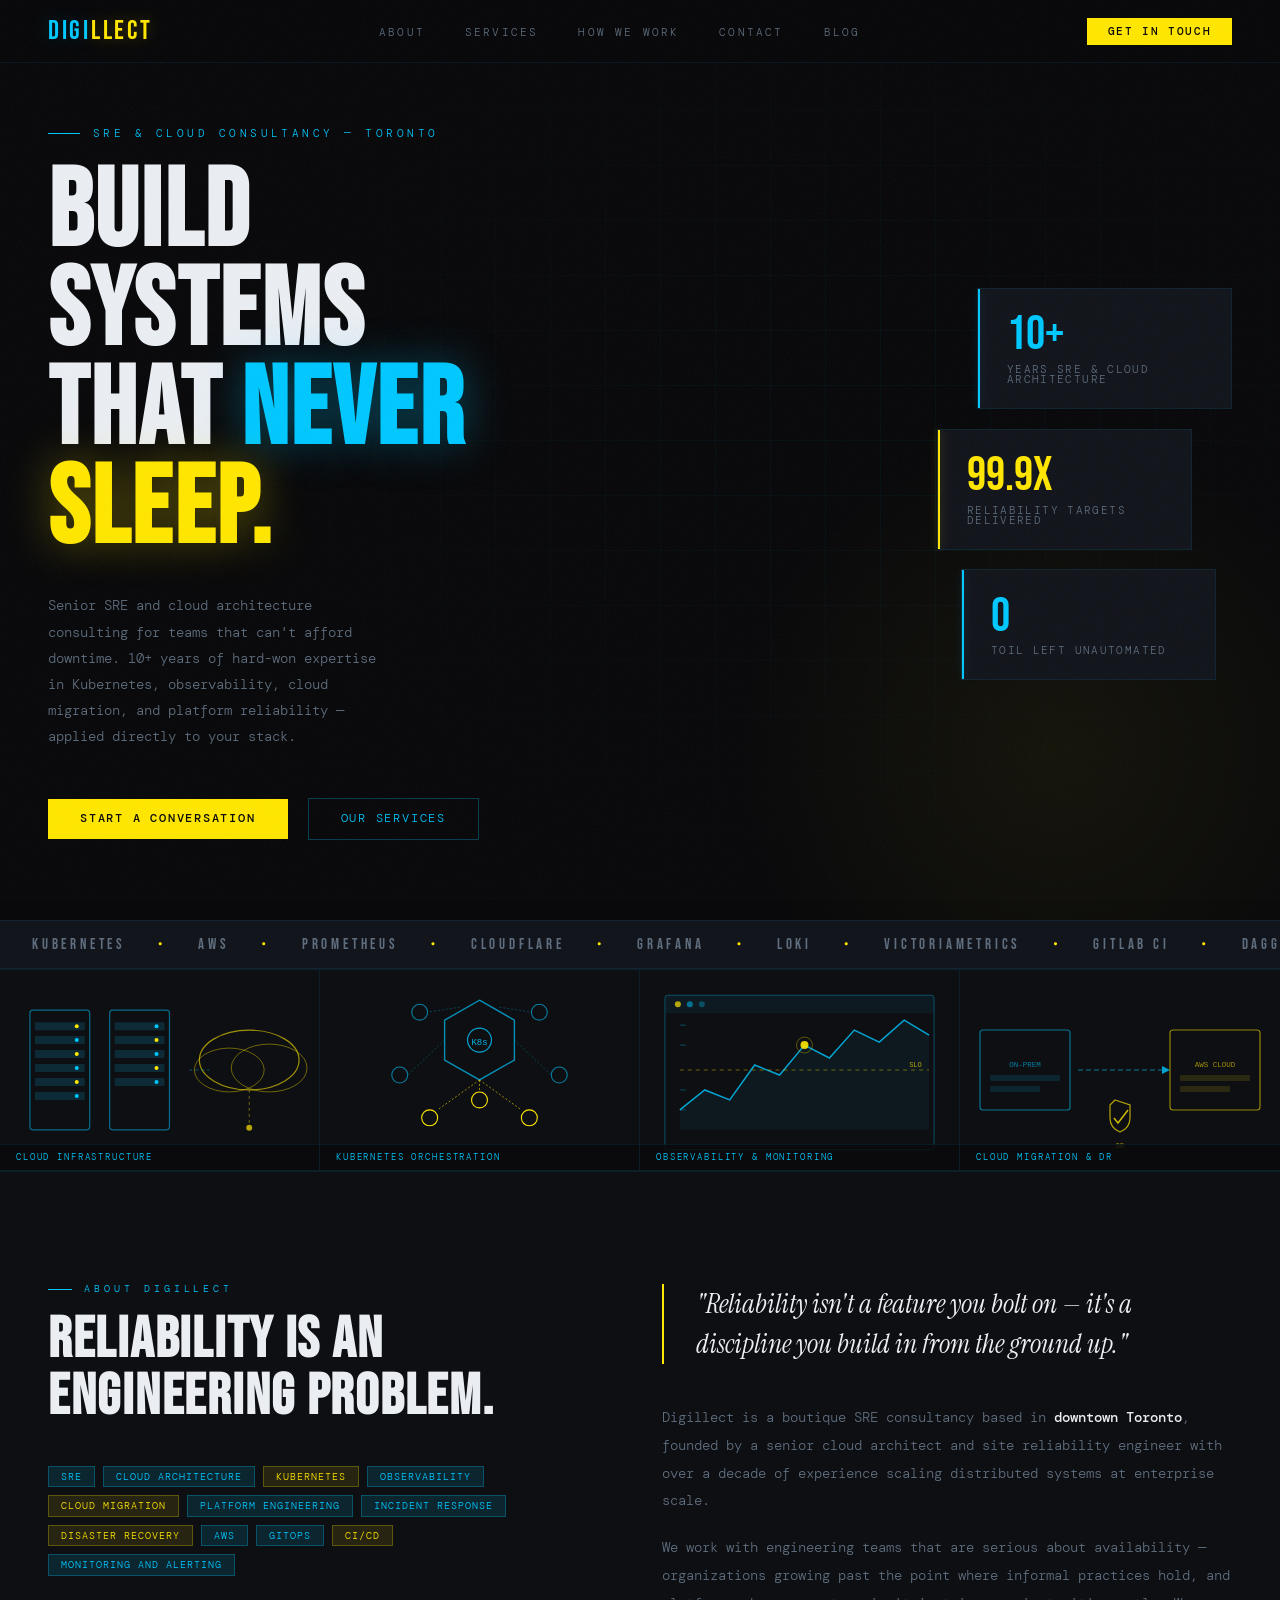
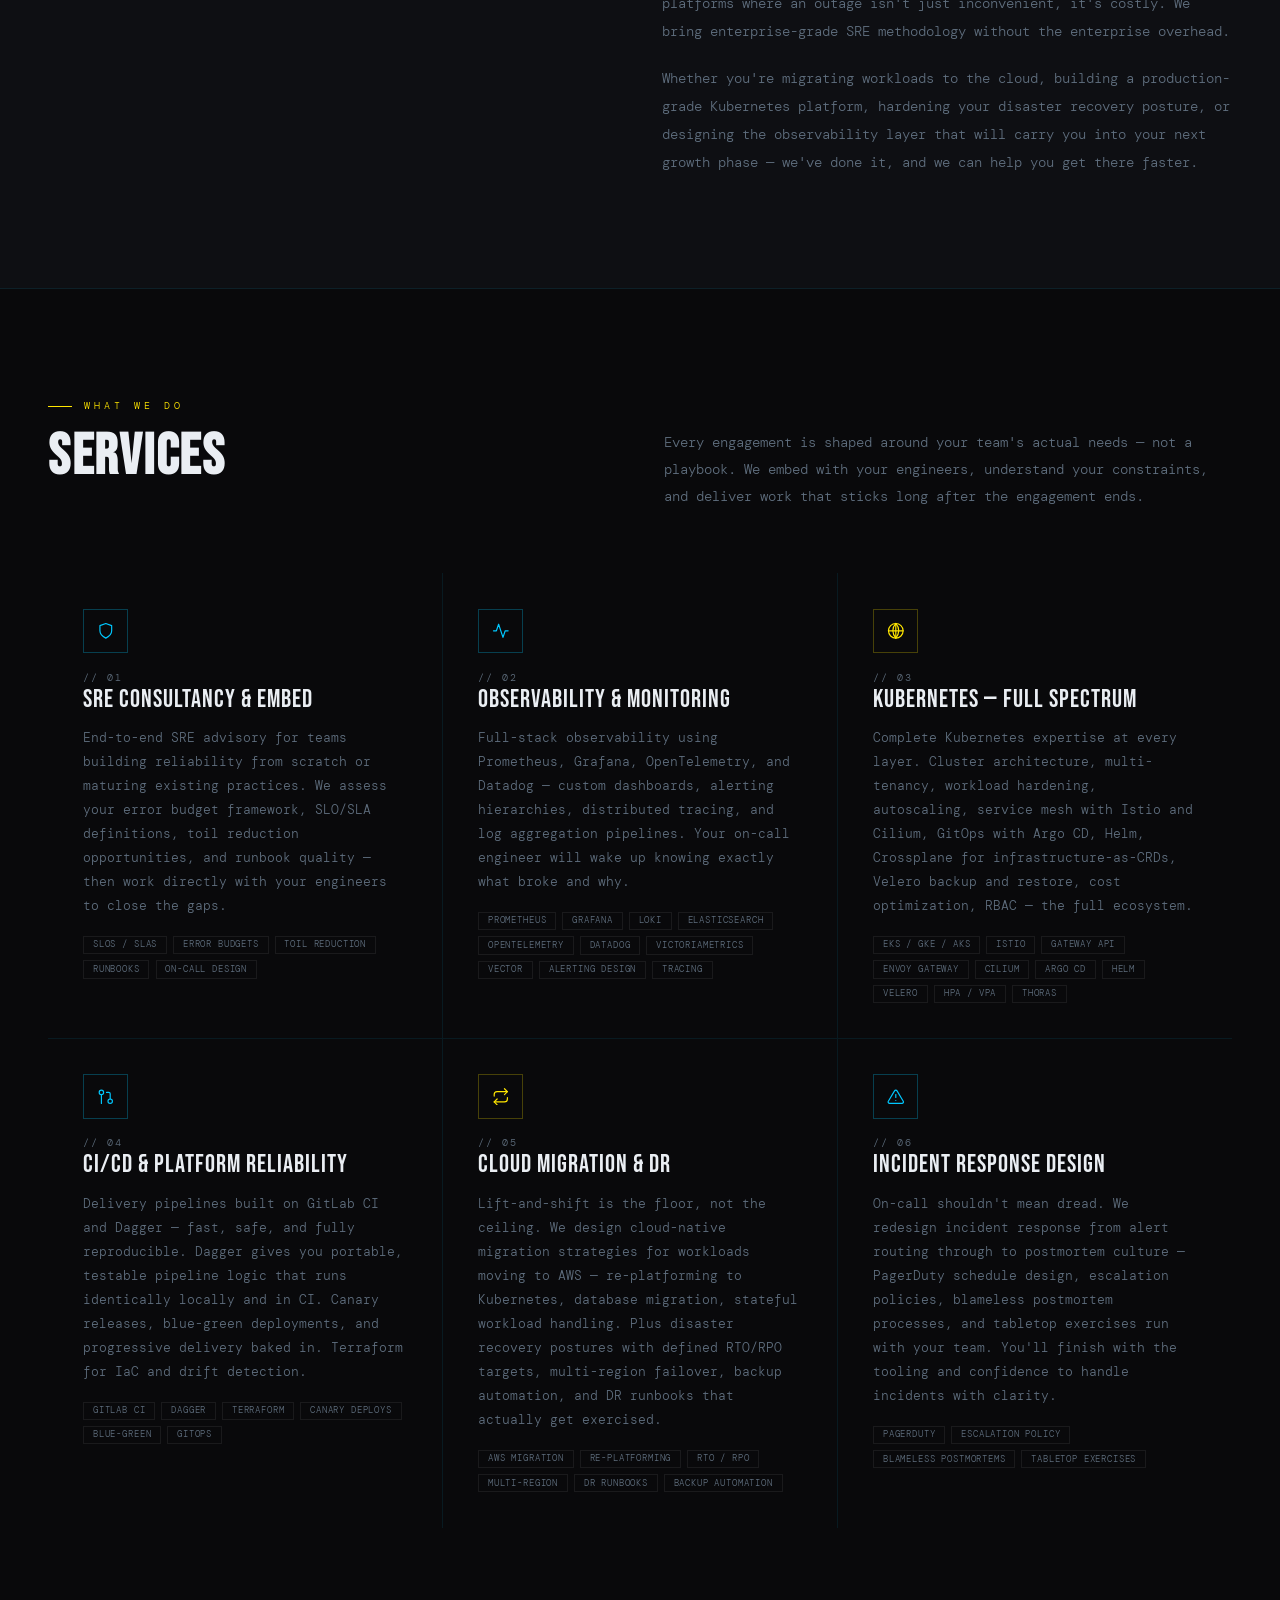
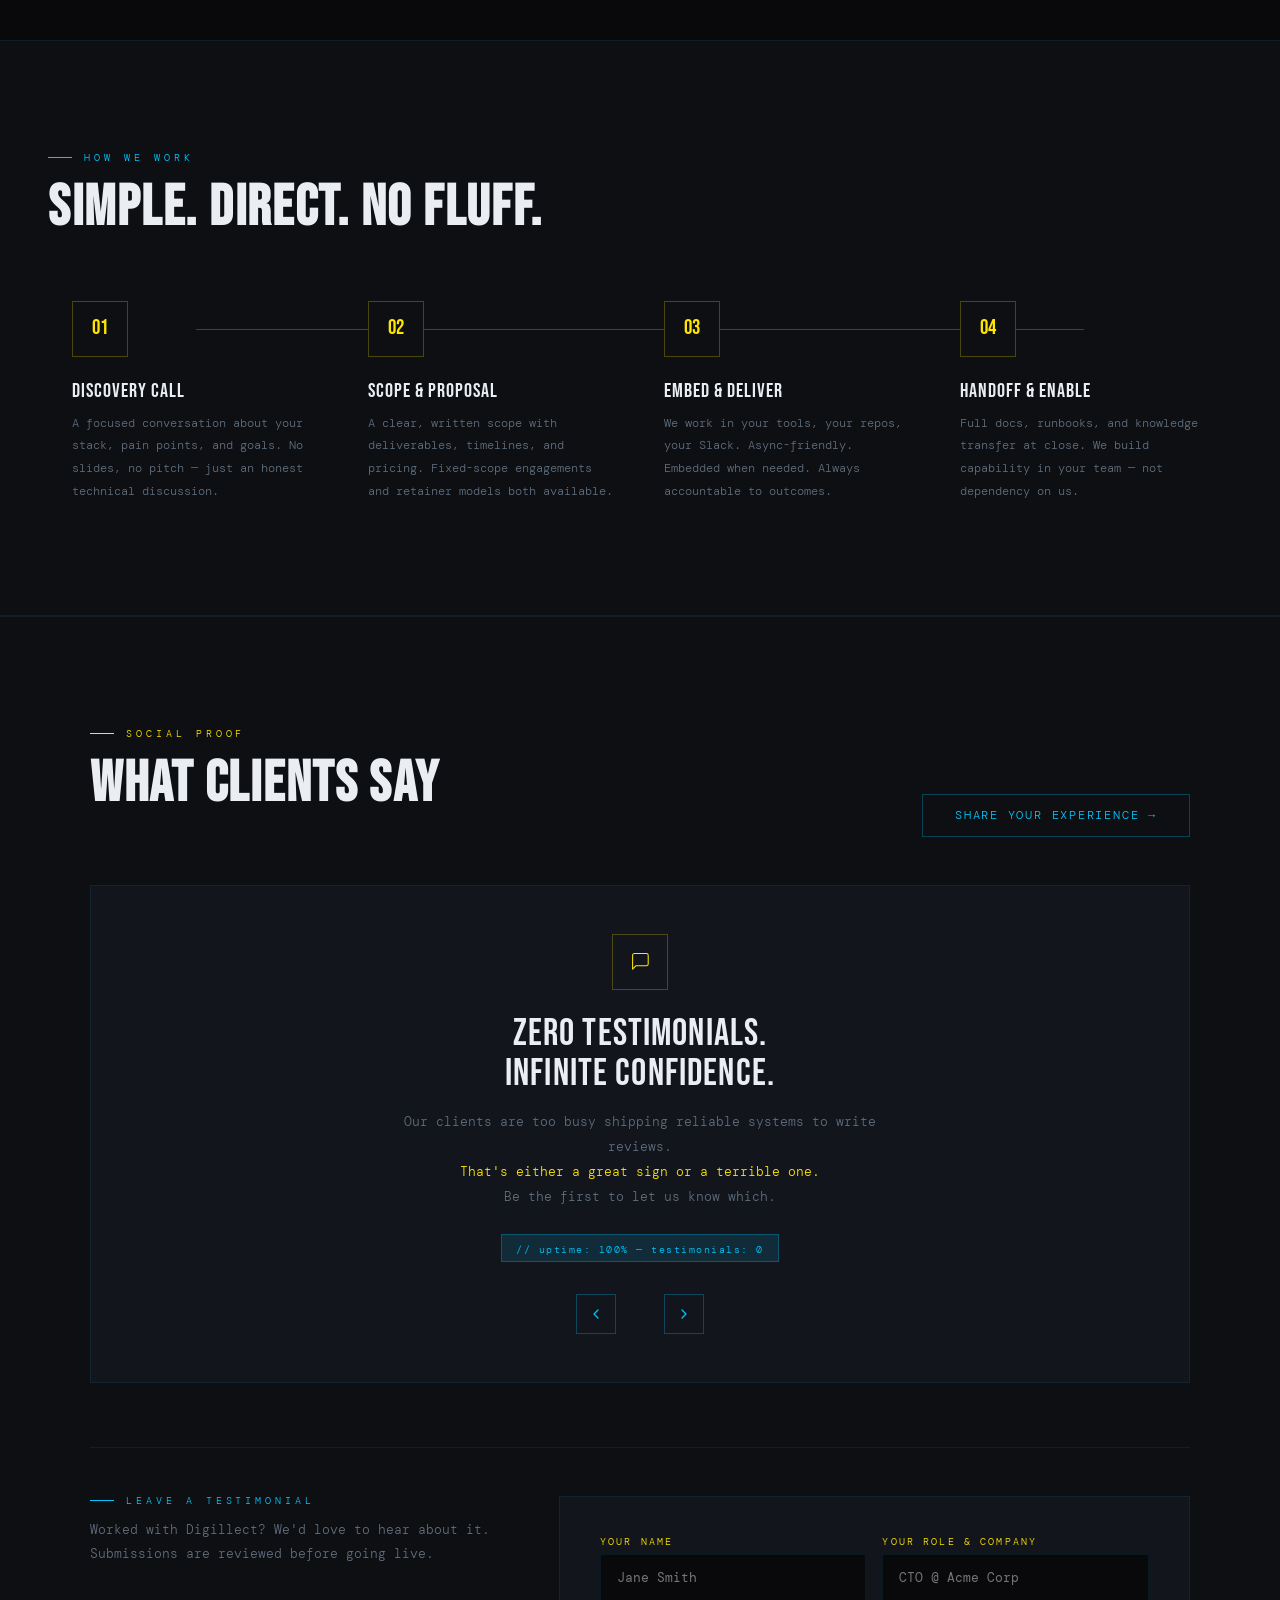
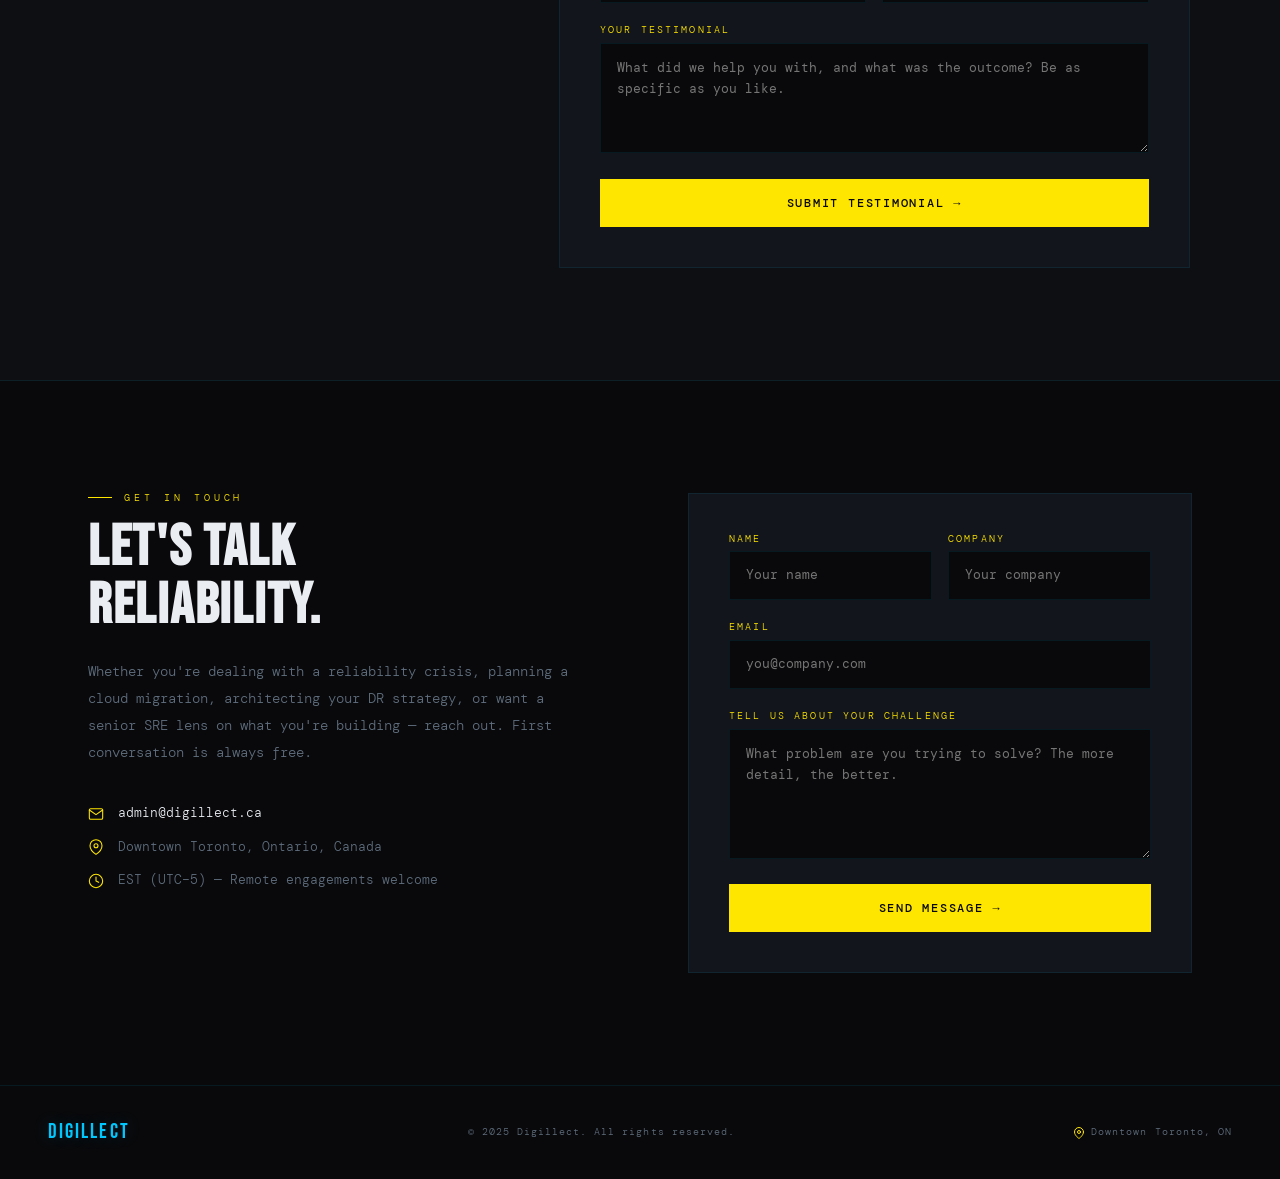
==== commit 47bff40d: "rectify text" ====
--- a/index.html
+++ b/index.html
@@ -3,8 +3,78 @@
 <head>
   <meta charset="UTF-8" />
   <meta name="viewport" content="width=device-width, initial-scale=1.0" />
-  <title>Digillect — SRE Consultancy, Toronto</title>
-  <meta name="description" content="Digillect is a Toronto-based SRE and cloud consultancy with 10+ years in Kubernetes, observability, cloud migration, and platform reliability." />
+  <title>Digillect — SRE &amp; Cloud Consultancy, Toronto</title>
+  <meta name="description" content="Digillect is a Toronto-based SRE and cloud consultancy with 10+ years in Kubernetes, observability, cloud migration, disaster recovery, and platform reliability." />
+  <meta name="keywords" content="SRE consultancy Toronto, site reliability engineering, Kubernetes expert, cloud migration AWS, observability Prometheus Grafana, GitLab CI Dagger, disaster recovery, platform engineering, DevOps consulting Toronto" />
+  <meta name="author" content="Digillect" />
+  <meta name="robots" content="index, follow" />
+  <link rel="canonical" href="https://digillect.ca/" />
+
+  <!-- Open Graph (LinkedIn, Slack, Facebook previews) -->
+  <meta property="og:type"        content="website" />
+  <meta property="og:url"         content="https://digillect.ca/" />
+  <meta property="og:title"       content="Digillect — SRE &amp; Cloud Consultancy, Toronto" />
+  <meta property="og:description" content="Senior SRE and cloud architecture consulting for teams that can't afford downtime. 10+ years in Kubernetes, observability, cloud migration, and platform reliability." />
+  <meta property="og:image"       content="https://digillect.ca/assets/og-image.png" />
+  <meta property="og:locale"      content="en_CA" />
+  <meta property="og:site_name"   content="Digillect" />
+
+  <!-- Twitter / X Card -->
+  <meta name="twitter:card"        content="summary_large_image" />
+  <meta name="twitter:url"         content="https://digillect.ca/" />
+  <meta name="twitter:title"       content="Digillect — SRE &amp; Cloud Consultancy, Toronto" />
+  <meta name="twitter:description" content="Senior SRE and cloud architecture consulting for teams that can't afford downtime. Kubernetes, observability, cloud migration, DR." />
+  <meta name="twitter:image"       content="https://digillect.ca/assets/og-image.png" />
+
+  <!-- Structured Data — Local Business + Professional Service -->
+  <script type="application/ld+json">
+  {
+    "@context": "https://schema.org",
+    "@type": ["ProfessionalService", "LocalBusiness"],
+    "name": "Digillect",
+    "description": "Toronto-based SRE and cloud consultancy specialising in Kubernetes, observability, cloud migration, disaster recovery, and platform reliability.",
+    "url": "https://digillect.ca",
+    "email": "admin@digillect.ca",
+    "address": {
+      "@type": "PostalAddress",
+      "addressLocality": "Toronto",
+      "addressRegion": "ON",
+      "addressCountry": "CA"
+    },
+    "areaServed": [
+      { "@type": "City", "name": "Toronto" },
+      { "@type": "Country", "name": "Canada" }
+    ],
+    "serviceType": [
+      "SRE Consultancy",
+      "Cloud Architecture",
+      "Kubernetes Engineering",
+      "Observability & Monitoring",
+      "Cloud Migration",
+      "Disaster Recovery",
+      "CI/CD Platform Engineering",
+      "Incident Response Design"
+    ],
+    "knowsAbout": [
+      "Site Reliability Engineering",
+      "SLO", "SLA", "SLI", "Observability",
+      "Monitoring and Alerting", "Incident Response",
+    ],
+    "sameAs": []
+  }
+    <!-- "Site Reliability Engineering",
+      "Kubernetes",
+      "Istio",
+      "Envoy Gateway",
+      "AWS",
+      "Prometheus",
+      "Grafana",
+      "GitLab CI",
+      "Dagger",
+      "Terraform/Terragrunt",
+      "Argo CD",
+      "OpenTelemetry", -->
+  </script>
 
   <!-- Fonts -->
   <link rel="preconnect" href="https://fonts.googleapis.com" />
@@ -78,8 +148,8 @@
 ══════════════════════════════════════════ -->
 <div class="marquee-wrapper" aria-hidden="true">
   <div class="marquee-track">
-    <div class="marquee-item">Kubernetes<span class="mdot">●</span>AWS<span class="mdot">●</span>Prometheus<span class="mdot">●</span>Grafana<span class="mdot">●</span>GitLab CI<span class="mdot">●</span>Dagger<span class="mdot">●</span>Terraform<span class="mdot">●</span>Argo CD<span class="mdot">●</span>Datadog<span class="mdot">●</span>Helm<span class="mdot">●</span>Istio<span class="mdot">●</span>Cilium<span class="mdot">●</span>OpenTelemetry<span class="mdot">●</span>EKS<span class="mdot">●</span>GKE<span class="mdot">●</span>Velero<span class="mdot">●</span>Crossplane<span class="mdot">●</span>PagerDuty<span class="mdot">●</span></div>
-    <div class="marquee-item">Kubernetes<span class="mdot">●</span>AWS<span class="mdot">●</span>Prometheus<span class="mdot">●</span>Grafana<span class="mdot">●</span>GitLab CI<span class="mdot">●</span>Dagger<span class="mdot">●</span>Terraform<span class="mdot">●</span>Argo CD<span class="mdot">●</span>Datadog<span class="mdot">●</span>Helm<span class="mdot">●</span>Istio<span class="mdot">●</span>Cilium<span class="mdot">●</span>OpenTelemetry<span class="mdot">●</span>EKS<span class="mdot">●</span>GKE<span class="mdot">●</span>Velero<span class="mdot">●</span>Crossplane<span class="mdot">●</span>PagerDuty<span class="mdot">●</span></div>
+    <div class="marquee-item">Kubernetes<span class="mdot">●</span>AWS<span class="mdot">●</span>Prometheus<span class="mdot">●</span>CloudFlare<span class="mdot">●</span>Grafana<span class="mdot">●</span>Loki<span class="mdot">●</span>VictoriaMetrics<span class="mdot">●</span>GitLab CI<span class="mdot">●</span>Dagger<span class="mdot">●</span>Terraform<span class="mdot">●</span>Terragrunt<span class="mdot">●</span>Argo CD<span class="mdot">●</span>Datadog<span class="mdot">●</span>Helm<span class="mdot">●</span>Istio<span class="mdot">●</span>Cilium<span class="mdot">●</span>Envoy Gateway<span class="mdot">●</span>OpenTelemetry<span class="mdot">●</span>EKS<span class="mdot">●</span>Velero<span class="mdot">●</span>PagerDuty<span class="mdot">●</span></div>
+    <div class="marquee-item">Kubernetes<span class="mdot">●</span>AWS<span class="mdot">●</span>Prometheus<span class="mdot">●</span>CloudFlare<span class="mdot">●</span>Grafana<span class="mdot">●</span>Loki<span class="mdot">●</span>VictoriaMetrics<span class="mdot">●</span>GitLab CI<span class="mdot">●</span>Dagger<span class="mdot">●</span>Terraform<span class="mdot">●</span>Terragrunt<span class="mdot">●</span>Argo CD<span class="mdot">●</span>Datadog<span class="mdot">●</span>Helm<span class="mdot">●</span>Istio<span class="mdot">●</span>Cilium<span class="mdot">●</span>Envoy Gateway<span class="mdot">●</span>OpenTelemetry<span class="mdot">●</span>EKS<span class="mdot">●</span>Velero<span class="mdot">●</span>PagerDuty<span class="mdot">●</span></div>
   </div>
 </div>
 
@@ -211,8 +281,8 @@
         <span class="tag y">Disaster Recovery</span>
         <span class="tag">AWS</span>
         <span class="tag">GitOps</span>
-        <span class="tag y">GitLab CI</span>
-        <span class="tag">Dagger</span>
+        <span class="tag y">CI/CD</span>
+        <span class="tag">Monitoring and Alerting</span>
       </div>
     </div>
     <div>
@@ -271,8 +341,12 @@
         <div class="svc-tags">
           <span class="svc-tag">Prometheus</span>
           <span class="svc-tag">Grafana</span>
+          <span class="svc-tag">Loki</span>
+          <span class="svc-tag">ElasticSearch</span>
           <span class="svc-tag">OpenTelemetry</span>
           <span class="svc-tag">Datadog</span>
+          <span class="svc-tag">VictoriaMetrics</span>
+          <span class="svc-tag">Vector</span>
           <span class="svc-tag">Alerting Design</span>
           <span class="svc-tag">Tracing</span>
         </div>
@@ -289,12 +363,14 @@
         <div class="svc-tags">
           <span class="svc-tag">EKS / GKE / AKS</span>
           <span class="svc-tag">Istio</span>
+          <span class="svc-tag">Gateway API</span>
+          <span class="svc-tag">Envoy Gateway</span>
           <span class="svc-tag">Cilium</span>
           <span class="svc-tag">Argo CD</span>
           <span class="svc-tag">Helm</span>
-          <span class="svc-tag">Crossplane</span>
           <span class="svc-tag">Velero</span>
-          <span class="svc-tag">HPA / KEDA</span>
+          <span class="svc-tag">HPA / VPA</span>
+          <span class="svc-tag">Thoras</span>
         </div>
       </div>
 
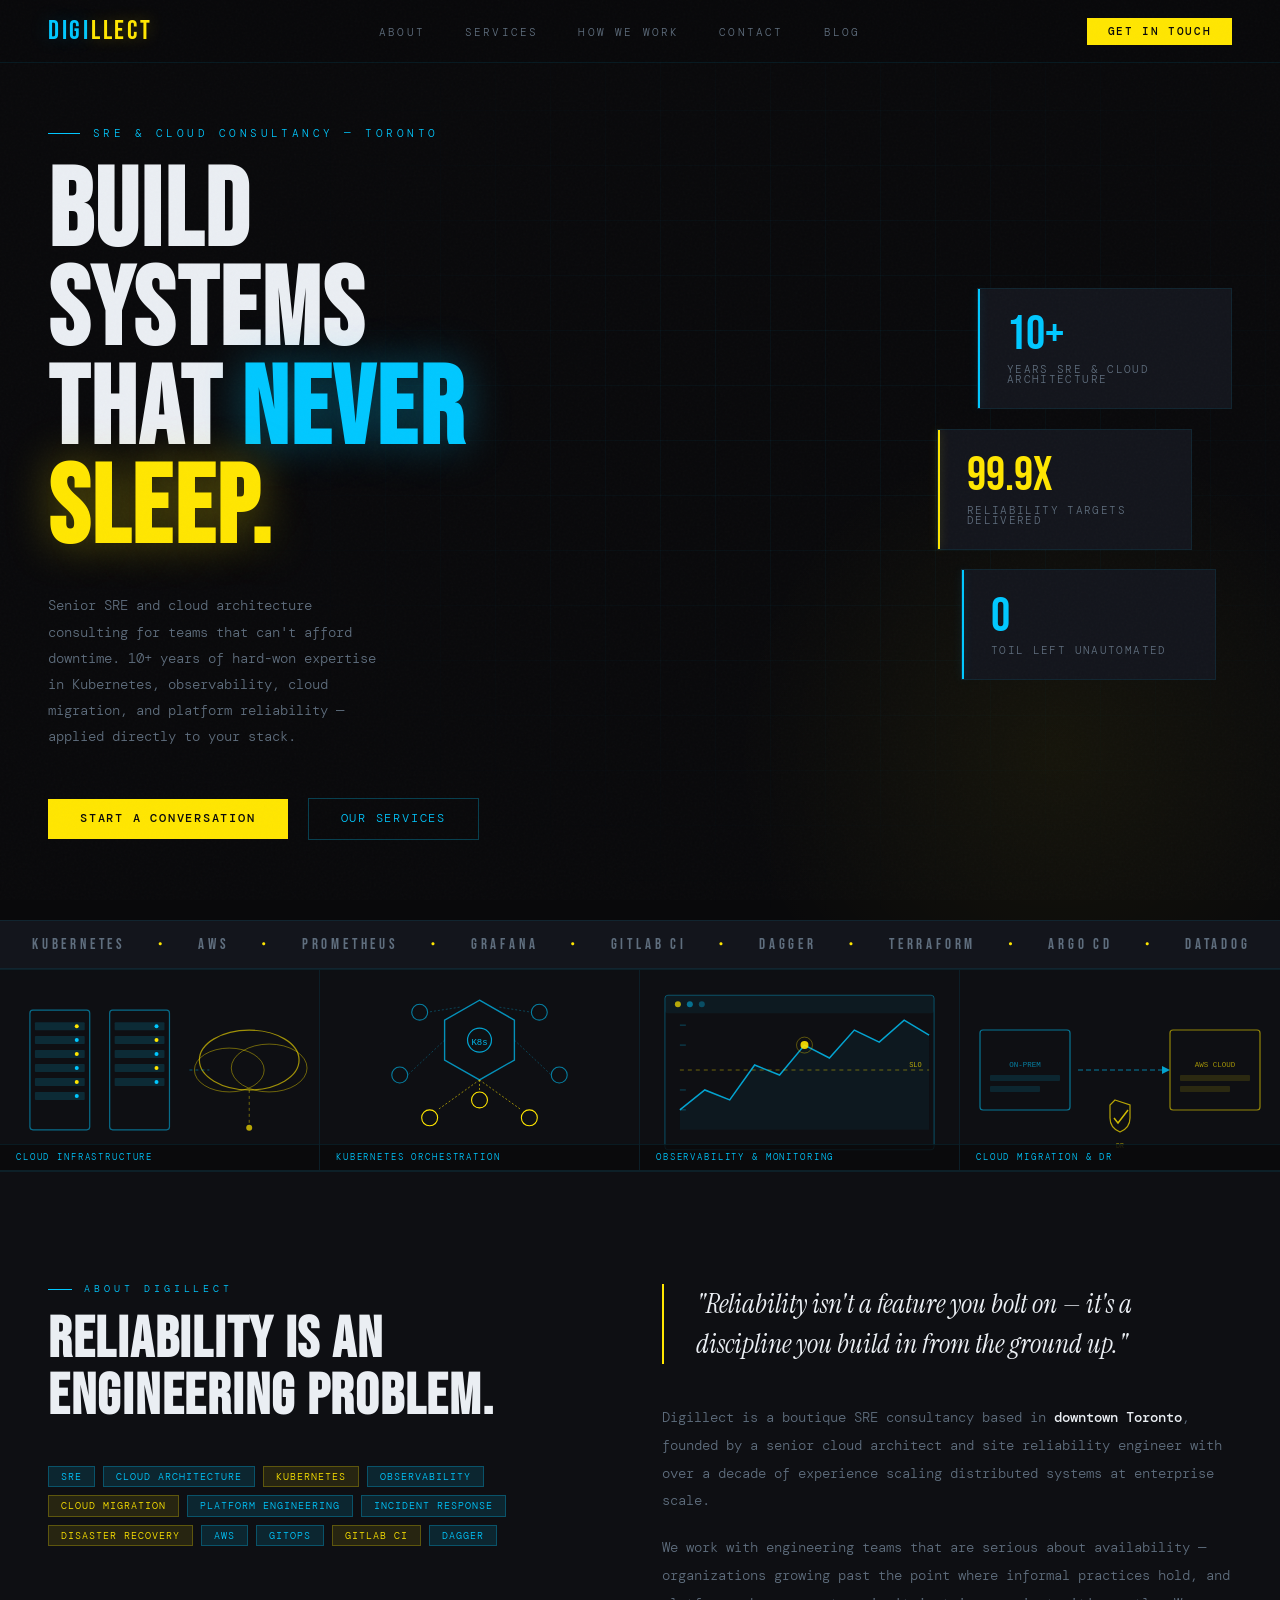
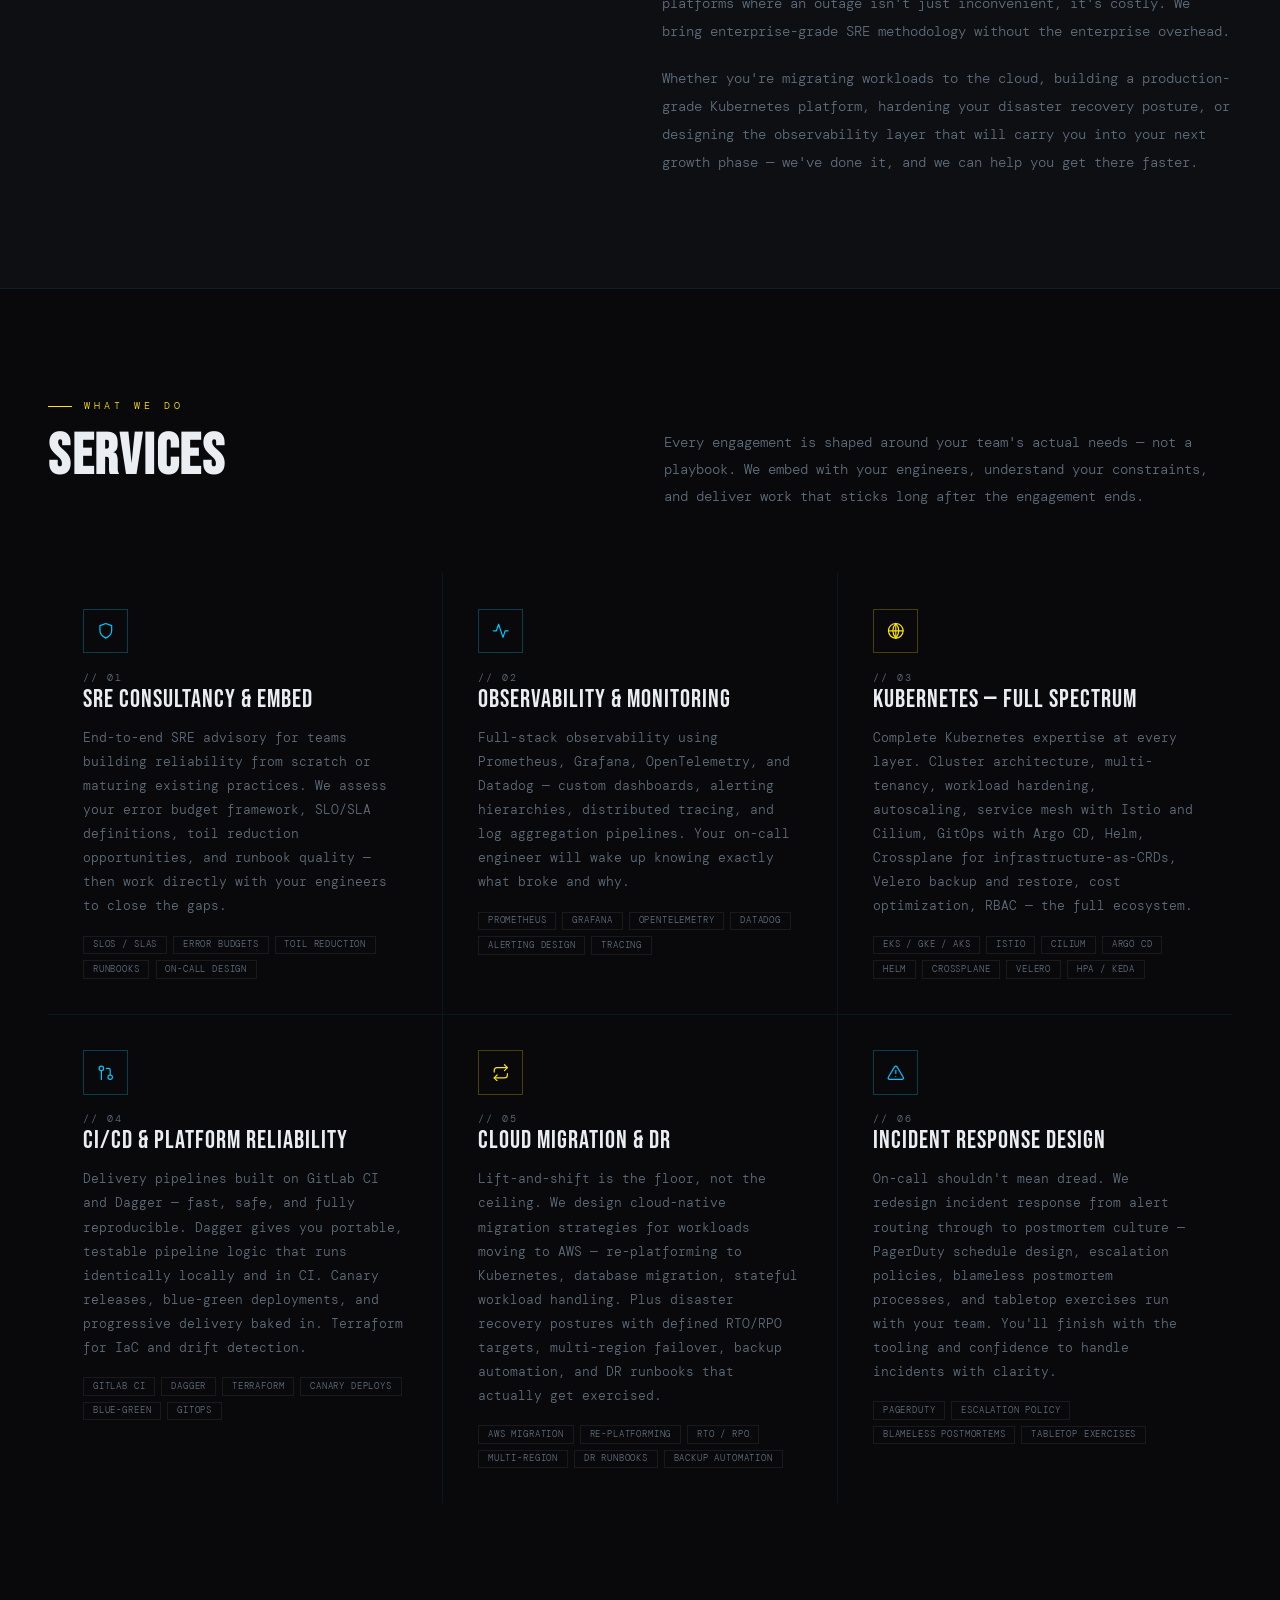
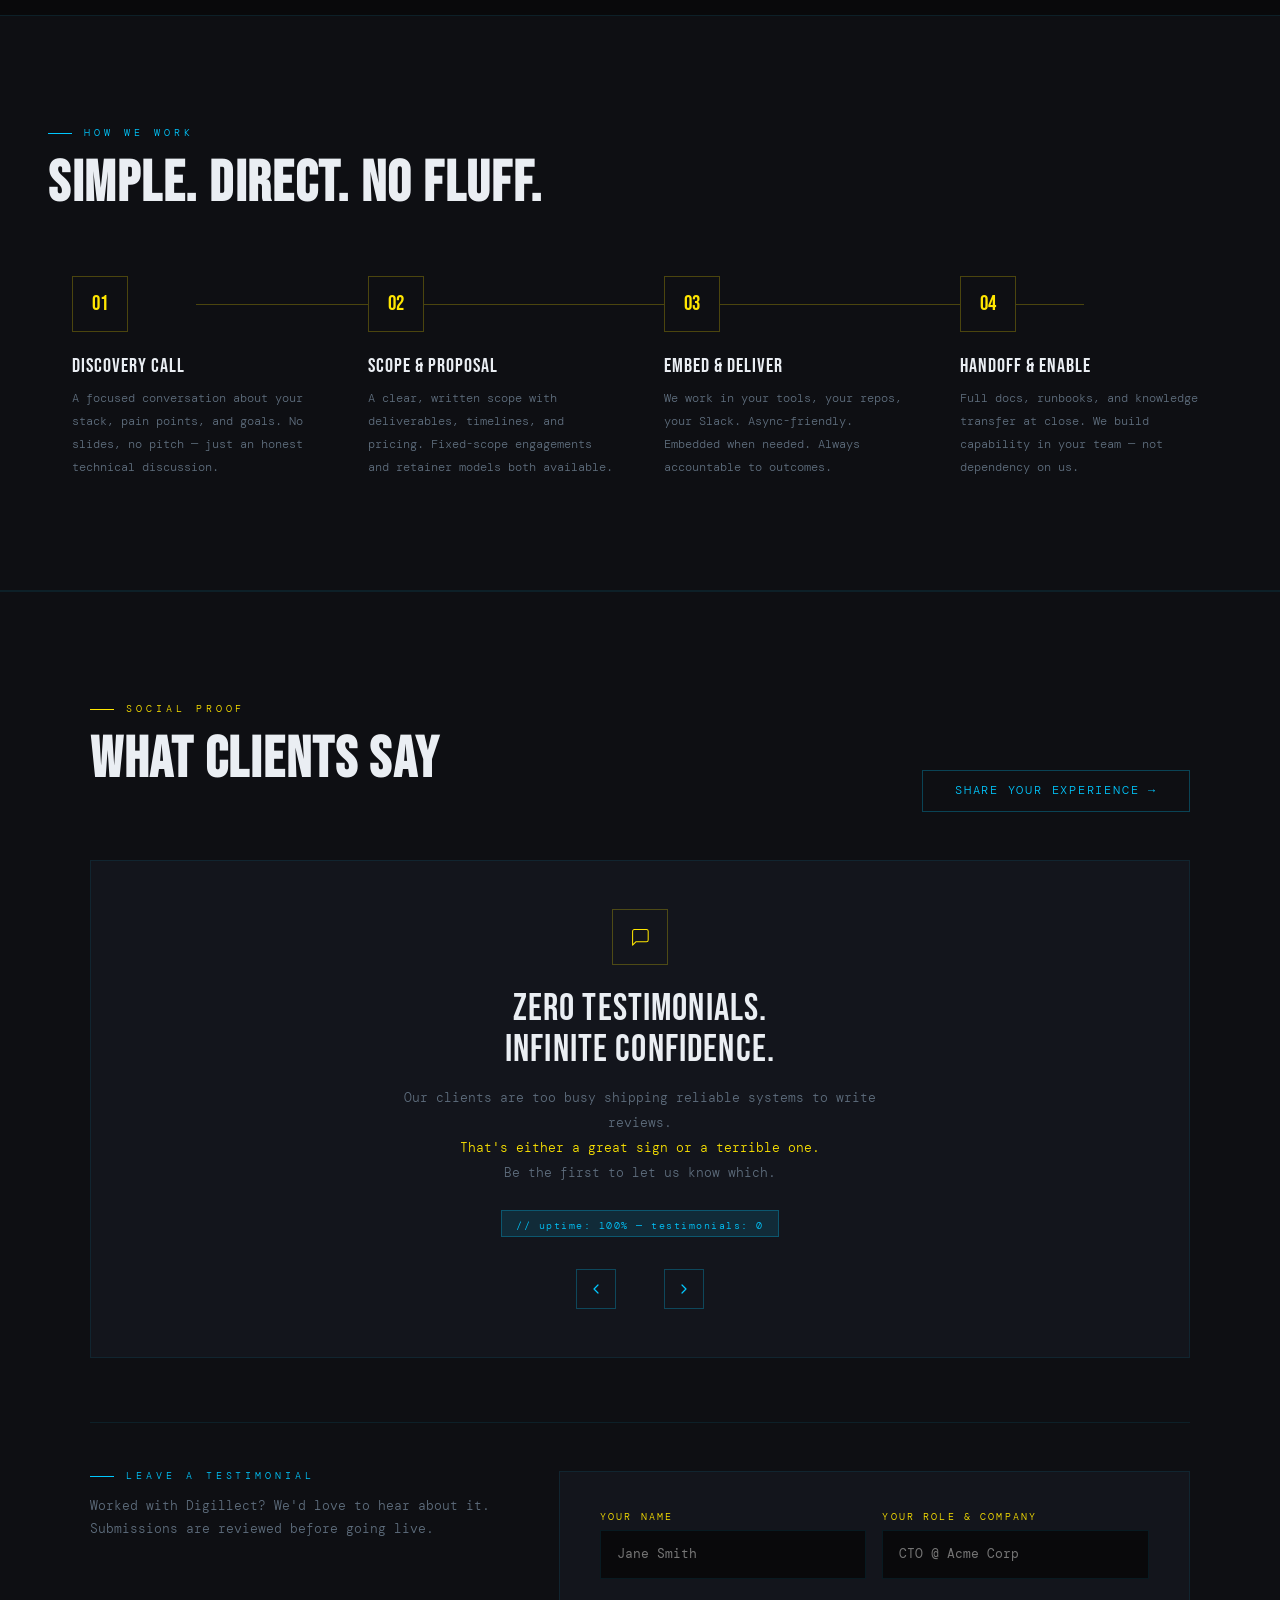
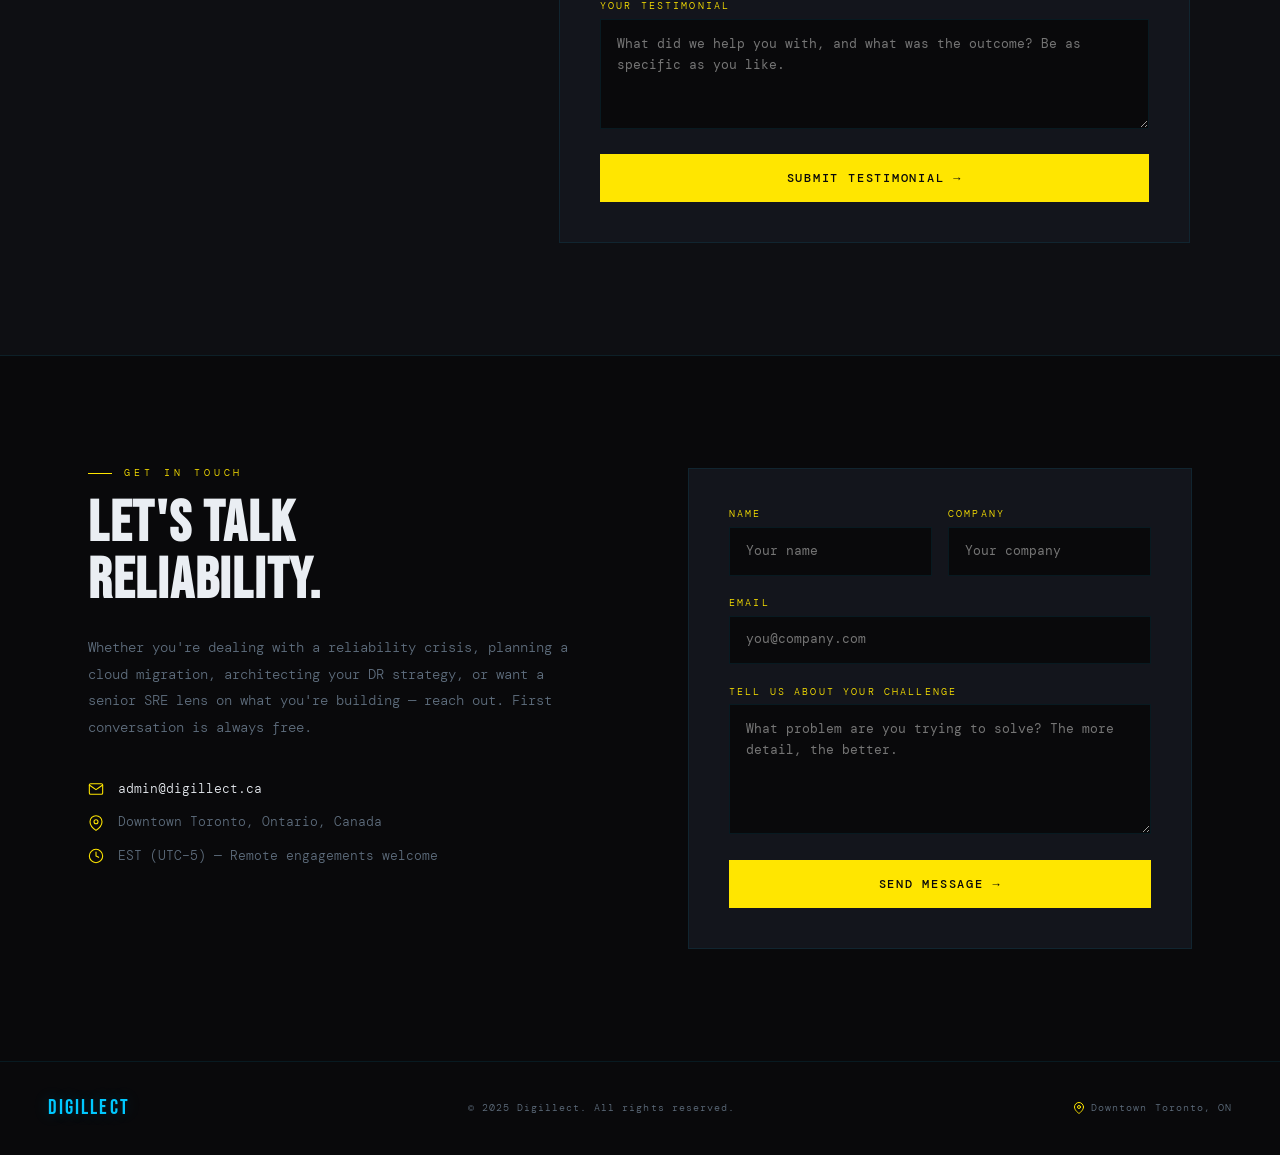
==== commit 0118692f: "mobile compatible push" ====
--- a/index.html
+++ b/index.html
@@ -57,23 +57,18 @@
     ],
     "knowsAbout": [
       "Site Reliability Engineering",
-      "SLO", "SLA", "SLI", "Observability",
-      "Monitoring and Alerting", "Incident Response",
-    ],
-    "sameAs": []
-  }
-    <!-- "Site Reliability Engineering",
       "Kubernetes",
-      "Istio",
-      "Envoy Gateway",
       "AWS",
       "Prometheus",
       "Grafana",
       "GitLab CI",
       "Dagger",
-      "Terraform/Terragrunt",
+      "Terraform",
       "Argo CD",
-      "OpenTelemetry", -->
+      "OpenTelemetry"
+    ],
+    "sameAs": []
+  }
   </script>
 
   <!-- Fonts -->
@@ -103,7 +98,21 @@
     <li><a href="blog/index.html">Blog</a></li>
   </ul>
   <a class="nav-cta" href="#contact">Get in Touch</a>
+  <button class="nav-hamburger" id="nav-hamburger" aria-label="Toggle menu">
+    <span></span><span></span><span></span>
+  </button>
 </nav>
+
+<!-- Mobile drawer -->
+<div class="nav-mobile-drawer" id="nav-mobile-drawer">
+  <a href="#about"          onclick="closeDrawer()">About</a>
+  <a href="#services"       onclick="closeDrawer()">Services</a>
+  <a href="#engage"         onclick="closeDrawer()">How We Work</a>
+  <a href="#testimonials"   onclick="closeDrawer()">Testimonials</a>
+  <a href="blog/index.html" onclick="closeDrawer()">Blog</a>
+  <a href="#contact"        onclick="closeDrawer()">Contact</a>
+  <a href="#contact" class="drawer-cta" onclick="closeDrawer()">Get in Touch</a>
+</div>
 
 <!-- ══════════════════════════════════════════
      HERO
@@ -148,8 +157,8 @@
 ══════════════════════════════════════════ -->
 <div class="marquee-wrapper" aria-hidden="true">
   <div class="marquee-track">
-    <div class="marquee-item">Kubernetes<span class="mdot">●</span>AWS<span class="mdot">●</span>Prometheus<span class="mdot">●</span>CloudFlare<span class="mdot">●</span>Grafana<span class="mdot">●</span>Loki<span class="mdot">●</span>VictoriaMetrics<span class="mdot">●</span>GitLab CI<span class="mdot">●</span>Dagger<span class="mdot">●</span>Terraform<span class="mdot">●</span>Terragrunt<span class="mdot">●</span>Argo CD<span class="mdot">●</span>Datadog<span class="mdot">●</span>Helm<span class="mdot">●</span>Istio<span class="mdot">●</span>Cilium<span class="mdot">●</span>Envoy Gateway<span class="mdot">●</span>OpenTelemetry<span class="mdot">●</span>EKS<span class="mdot">●</span>Velero<span class="mdot">●</span>PagerDuty<span class="mdot">●</span></div>
-    <div class="marquee-item">Kubernetes<span class="mdot">●</span>AWS<span class="mdot">●</span>Prometheus<span class="mdot">●</span>CloudFlare<span class="mdot">●</span>Grafana<span class="mdot">●</span>Loki<span class="mdot">●</span>VictoriaMetrics<span class="mdot">●</span>GitLab CI<span class="mdot">●</span>Dagger<span class="mdot">●</span>Terraform<span class="mdot">●</span>Terragrunt<span class="mdot">●</span>Argo CD<span class="mdot">●</span>Datadog<span class="mdot">●</span>Helm<span class="mdot">●</span>Istio<span class="mdot">●</span>Cilium<span class="mdot">●</span>Envoy Gateway<span class="mdot">●</span>OpenTelemetry<span class="mdot">●</span>EKS<span class="mdot">●</span>Velero<span class="mdot">●</span>PagerDuty<span class="mdot">●</span></div>
+    <div class="marquee-item">Kubernetes<span class="mdot">●</span>AWS<span class="mdot">●</span>Prometheus<span class="mdot">●</span>Grafana<span class="mdot">●</span>GitLab CI<span class="mdot">●</span>Dagger<span class="mdot">●</span>Terraform<span class="mdot">●</span>Argo CD<span class="mdot">●</span>Datadog<span class="mdot">●</span>Helm<span class="mdot">●</span>Istio<span class="mdot">●</span>Cilium<span class="mdot">●</span>OpenTelemetry<span class="mdot">●</span>EKS<span class="mdot">●</span>GKE<span class="mdot">●</span>Velero<span class="mdot">●</span>Crossplane<span class="mdot">●</span>PagerDuty<span class="mdot">●</span></div>
+    <div class="marquee-item">Kubernetes<span class="mdot">●</span>AWS<span class="mdot">●</span>Prometheus<span class="mdot">●</span>Grafana<span class="mdot">●</span>GitLab CI<span class="mdot">●</span>Dagger<span class="mdot">●</span>Terraform<span class="mdot">●</span>Argo CD<span class="mdot">●</span>Datadog<span class="mdot">●</span>Helm<span class="mdot">●</span>Istio<span class="mdot">●</span>Cilium<span class="mdot">●</span>OpenTelemetry<span class="mdot">●</span>EKS<span class="mdot">●</span>GKE<span class="mdot">●</span>Velero<span class="mdot">●</span>Crossplane<span class="mdot">●</span>PagerDuty<span class="mdot">●</span></div>
   </div>
 </div>
 
@@ -281,8 +290,8 @@
         <span class="tag y">Disaster Recovery</span>
         <span class="tag">AWS</span>
         <span class="tag">GitOps</span>
-        <span class="tag y">CI/CD</span>
-        <span class="tag">Monitoring and Alerting</span>
+        <span class="tag y">GitLab CI</span>
+        <span class="tag">Dagger</span>
       </div>
     </div>
     <div>
@@ -341,12 +350,8 @@
         <div class="svc-tags">
           <span class="svc-tag">Prometheus</span>
           <span class="svc-tag">Grafana</span>
-          <span class="svc-tag">Loki</span>
-          <span class="svc-tag">ElasticSearch</span>
           <span class="svc-tag">OpenTelemetry</span>
           <span class="svc-tag">Datadog</span>
-          <span class="svc-tag">VictoriaMetrics</span>
-          <span class="svc-tag">Vector</span>
           <span class="svc-tag">Alerting Design</span>
           <span class="svc-tag">Tracing</span>
         </div>
@@ -363,14 +368,12 @@
         <div class="svc-tags">
           <span class="svc-tag">EKS / GKE / AKS</span>
           <span class="svc-tag">Istio</span>
-          <span class="svc-tag">Gateway API</span>
-          <span class="svc-tag">Envoy Gateway</span>
           <span class="svc-tag">Cilium</span>
           <span class="svc-tag">Argo CD</span>
           <span class="svc-tag">Helm</span>
+          <span class="svc-tag">Crossplane</span>
           <span class="svc-tag">Velero</span>
-          <span class="svc-tag">HPA / VPA</span>
-          <span class="svc-tag">Thoras</span>
+          <span class="svc-tag">HPA / KEDA</span>
         </div>
       </div>
 
--- a/css/nav.css
+++ b/css/nav.css
@@ -1,5 +1,5 @@
 /* ============================================================
-   nav.css — Fixed navigation bar
+   nav.css — Fixed navigation bar + mobile hamburger
    ============================================================ */
 
 nav {
@@ -37,3 +37,63 @@
   transition: box-shadow 0.2s, transform 0.15s;
 }
 .nav-cta:hover { box-shadow: 0 0 22px var(--yellow-glow); transform: translateY(-1px); }
+
+/* ── Hamburger button (hidden on desktop) ── */
+.nav-hamburger {
+  display: none;
+  flex-direction: column; gap: 5px;
+  background: none; border: none; cursor: pointer;
+  padding: 0.25rem; z-index: 600;
+}
+.nav-hamburger span {
+  display: block; width: 22px; height: 2px;
+  background: var(--blue);
+  transition: transform 0.25s ease, opacity 0.2s ease, background 0.2s;
+}
+
+/* open state */
+.nav-hamburger.open span:nth-child(1) { transform: translateY(7px) rotate(45deg); background: var(--yellow); }
+.nav-hamburger.open span:nth-child(2) { opacity: 0; }
+.nav-hamburger.open span:nth-child(3) { transform: translateY(-7px) rotate(-45deg); background: var(--yellow); }
+
+/* ── Mobile drawer ── */
+.nav-mobile-drawer {
+  display: none;
+  position: fixed; top: 0; left: 0; right: 0; bottom: 0;
+  background: rgba(9,9,11,0.97);
+  backdrop-filter: blur(20px);
+  z-index: 400;
+  flex-direction: column;
+  align-items: center; justify-content: center;
+  gap: 2.5rem;
+  opacity: 0;
+  pointer-events: none;
+  transition: opacity 0.25s ease;
+}
+.nav-mobile-drawer.open {
+  display: flex;
+  opacity: 1;
+  pointer-events: all;
+}
+.nav-mobile-drawer a {
+  font-family: 'Bebas Neue', sans-serif;
+  font-size: 2.8rem; letter-spacing: 0.08em;
+  color: var(--fg); text-decoration: none;
+  transition: color 0.2s;
+}
+.nav-mobile-drawer a:hover,
+.nav-mobile-drawer a.nav-active { color: var(--yellow); }
+.nav-mobile-drawer .drawer-cta {
+  font-family: 'DM Mono', monospace;
+  font-size: 0.78rem; letter-spacing: 0.15em; text-transform: uppercase;
+  color: var(--bg); background: var(--yellow);
+  padding: 0.9rem 2.5rem; margin-top: 1rem;
+}
+
+/* ── Mobile breakpoint ── */
+@media (max-width: 960px) {
+  nav { padding: 1rem 1.5rem; }
+  .nav-links { display: none; }
+  .nav-cta   { display: none; }
+  .nav-hamburger { display: flex; }
+}
--- a/css/responsive.css
+++ b/css/responsive.css
@@ -3,9 +3,8 @@
    ============================================================ */
 
 @media (max-width: 960px) {
-  /* Nav */
+  /* Nav — hamburger handled in nav.css */
   nav { padding: 1rem 1.5rem; }
-  .nav-links { display: none; }
 
   /* Hero */
   #hero { grid-template-columns: 1fr; padding: 7rem 1.5rem 4rem; }
